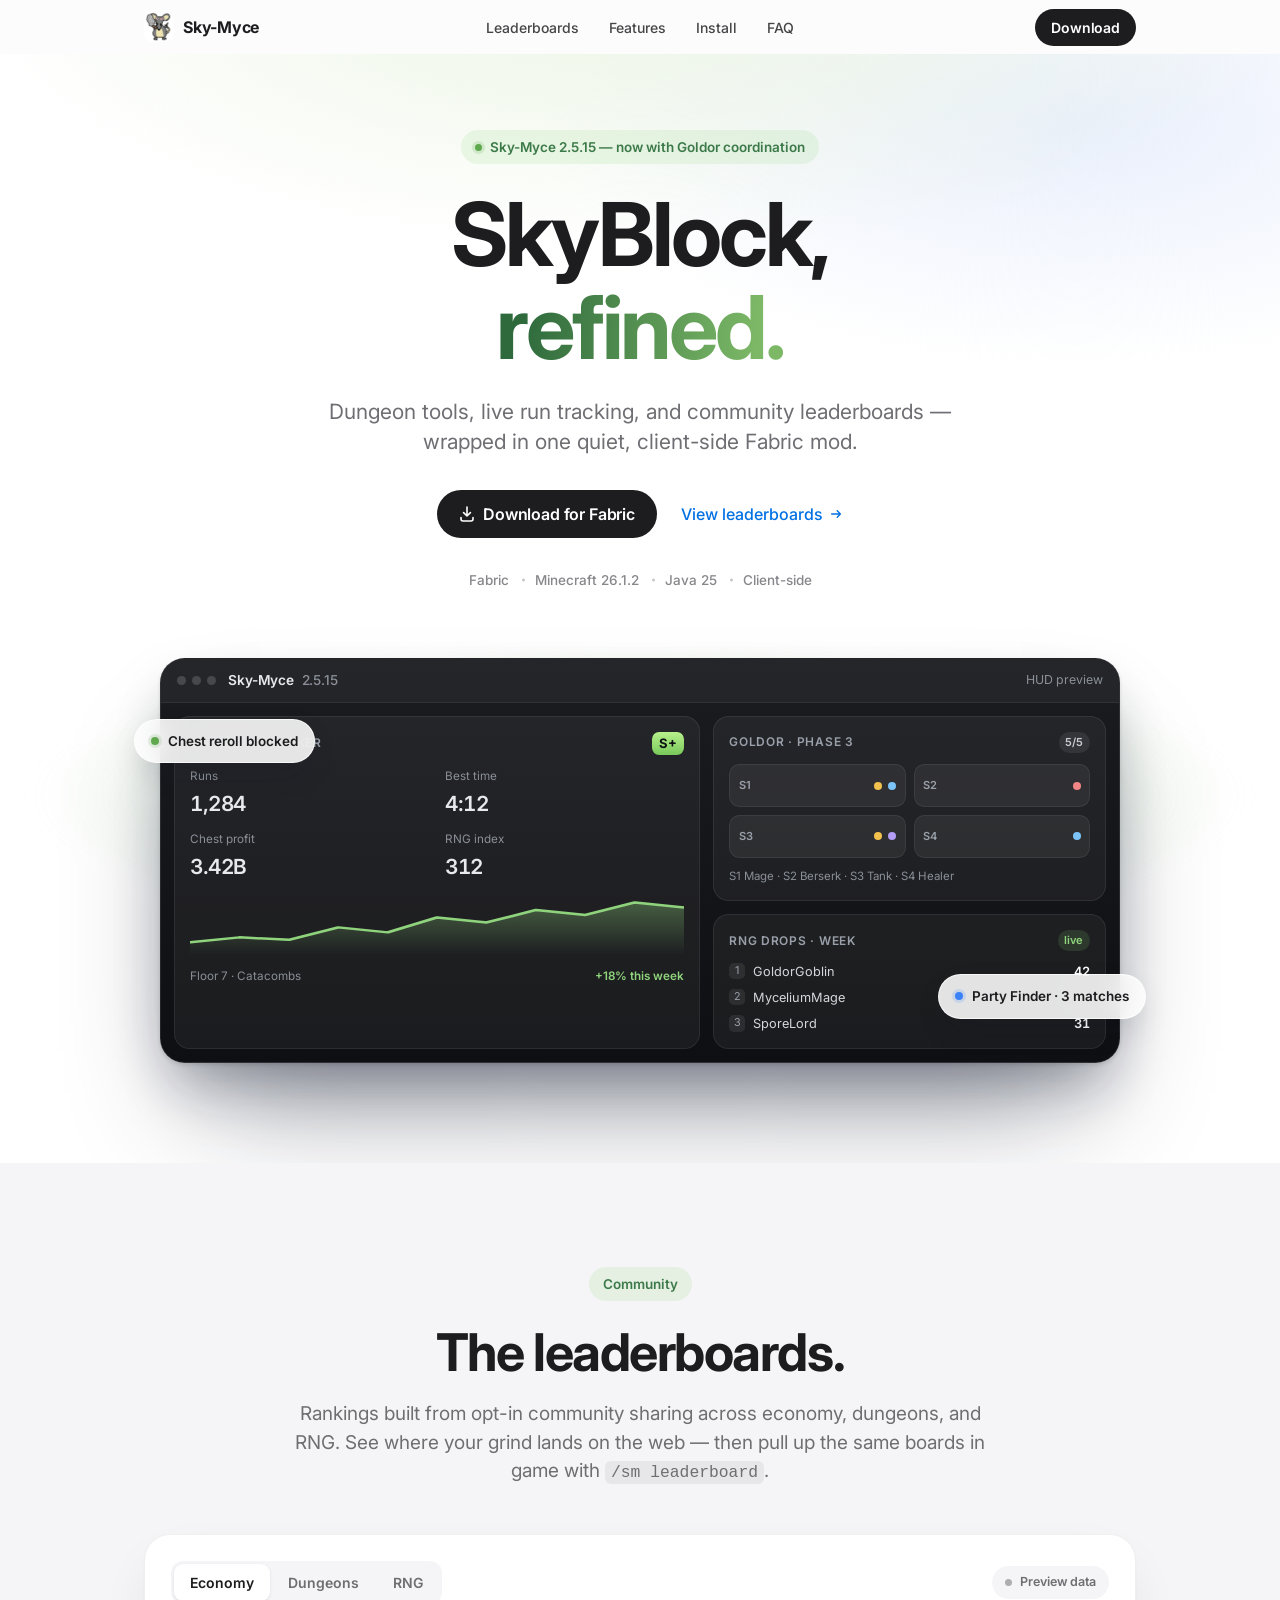
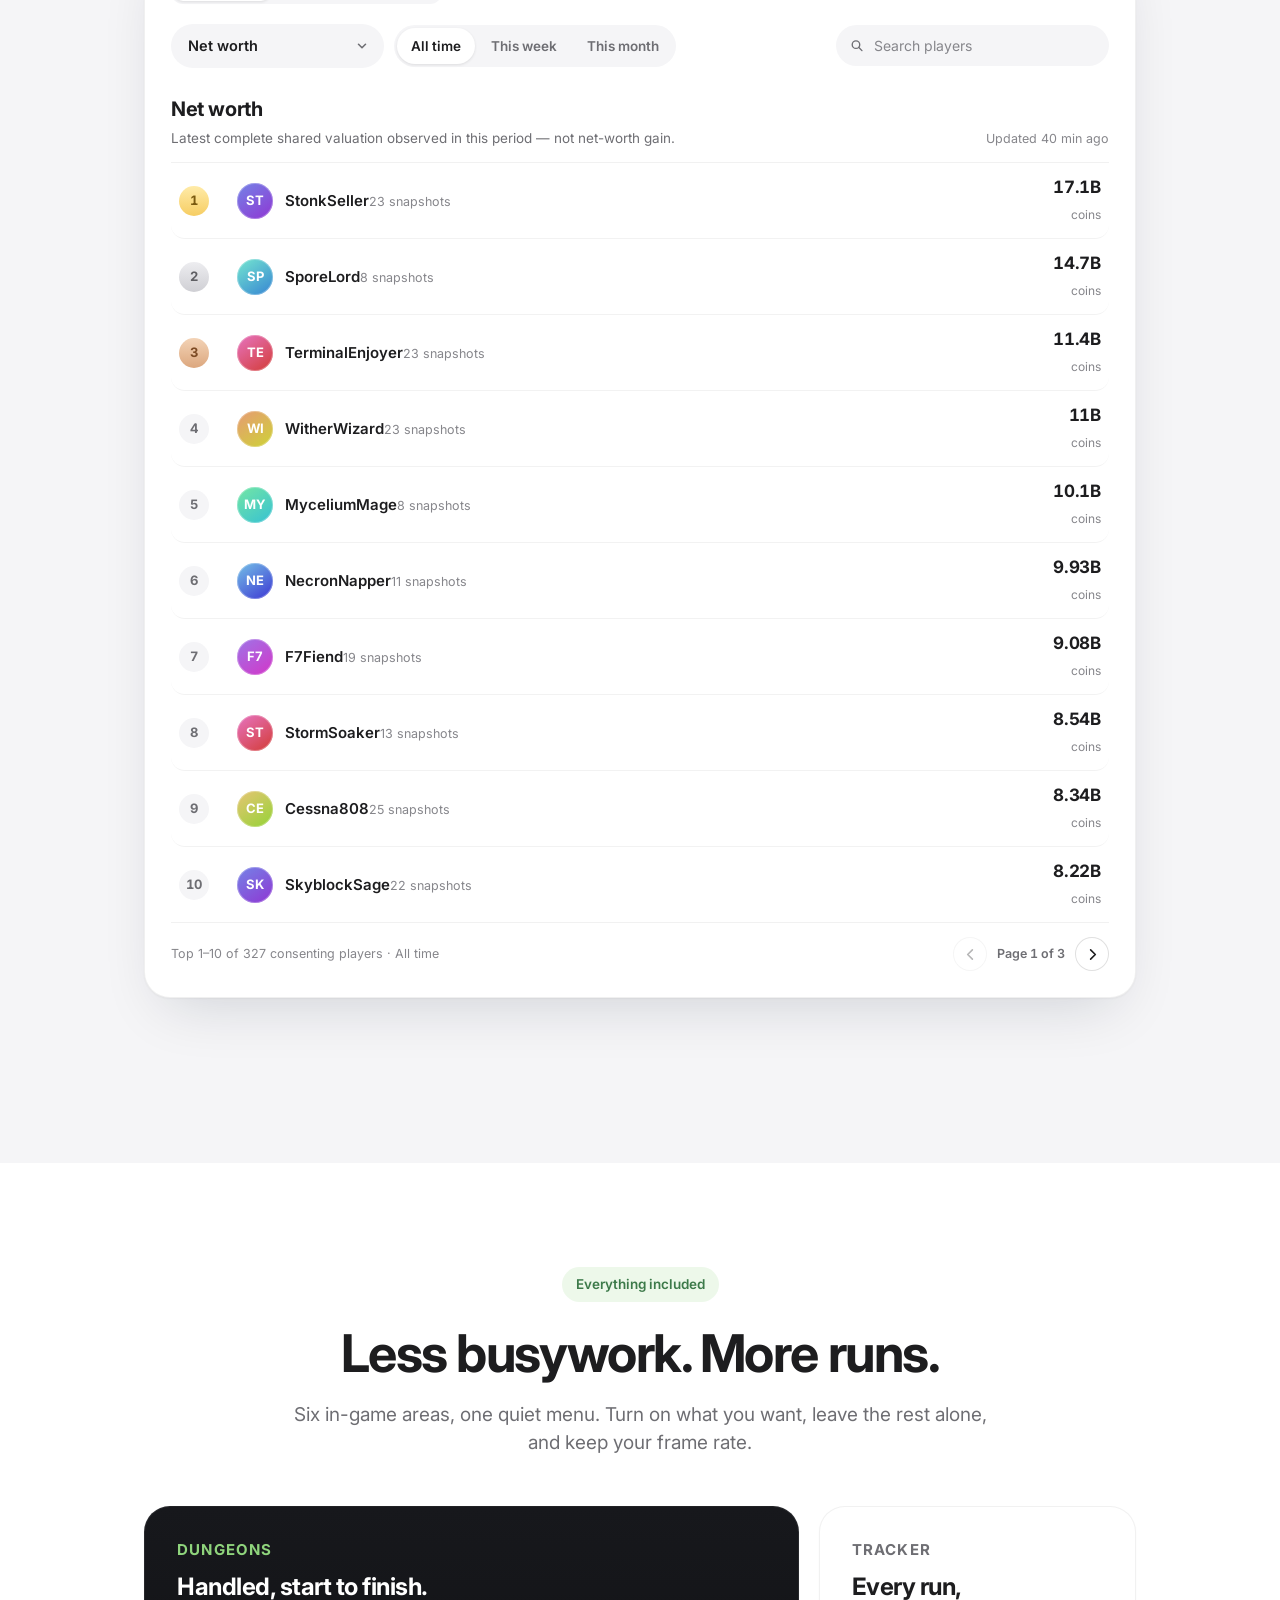
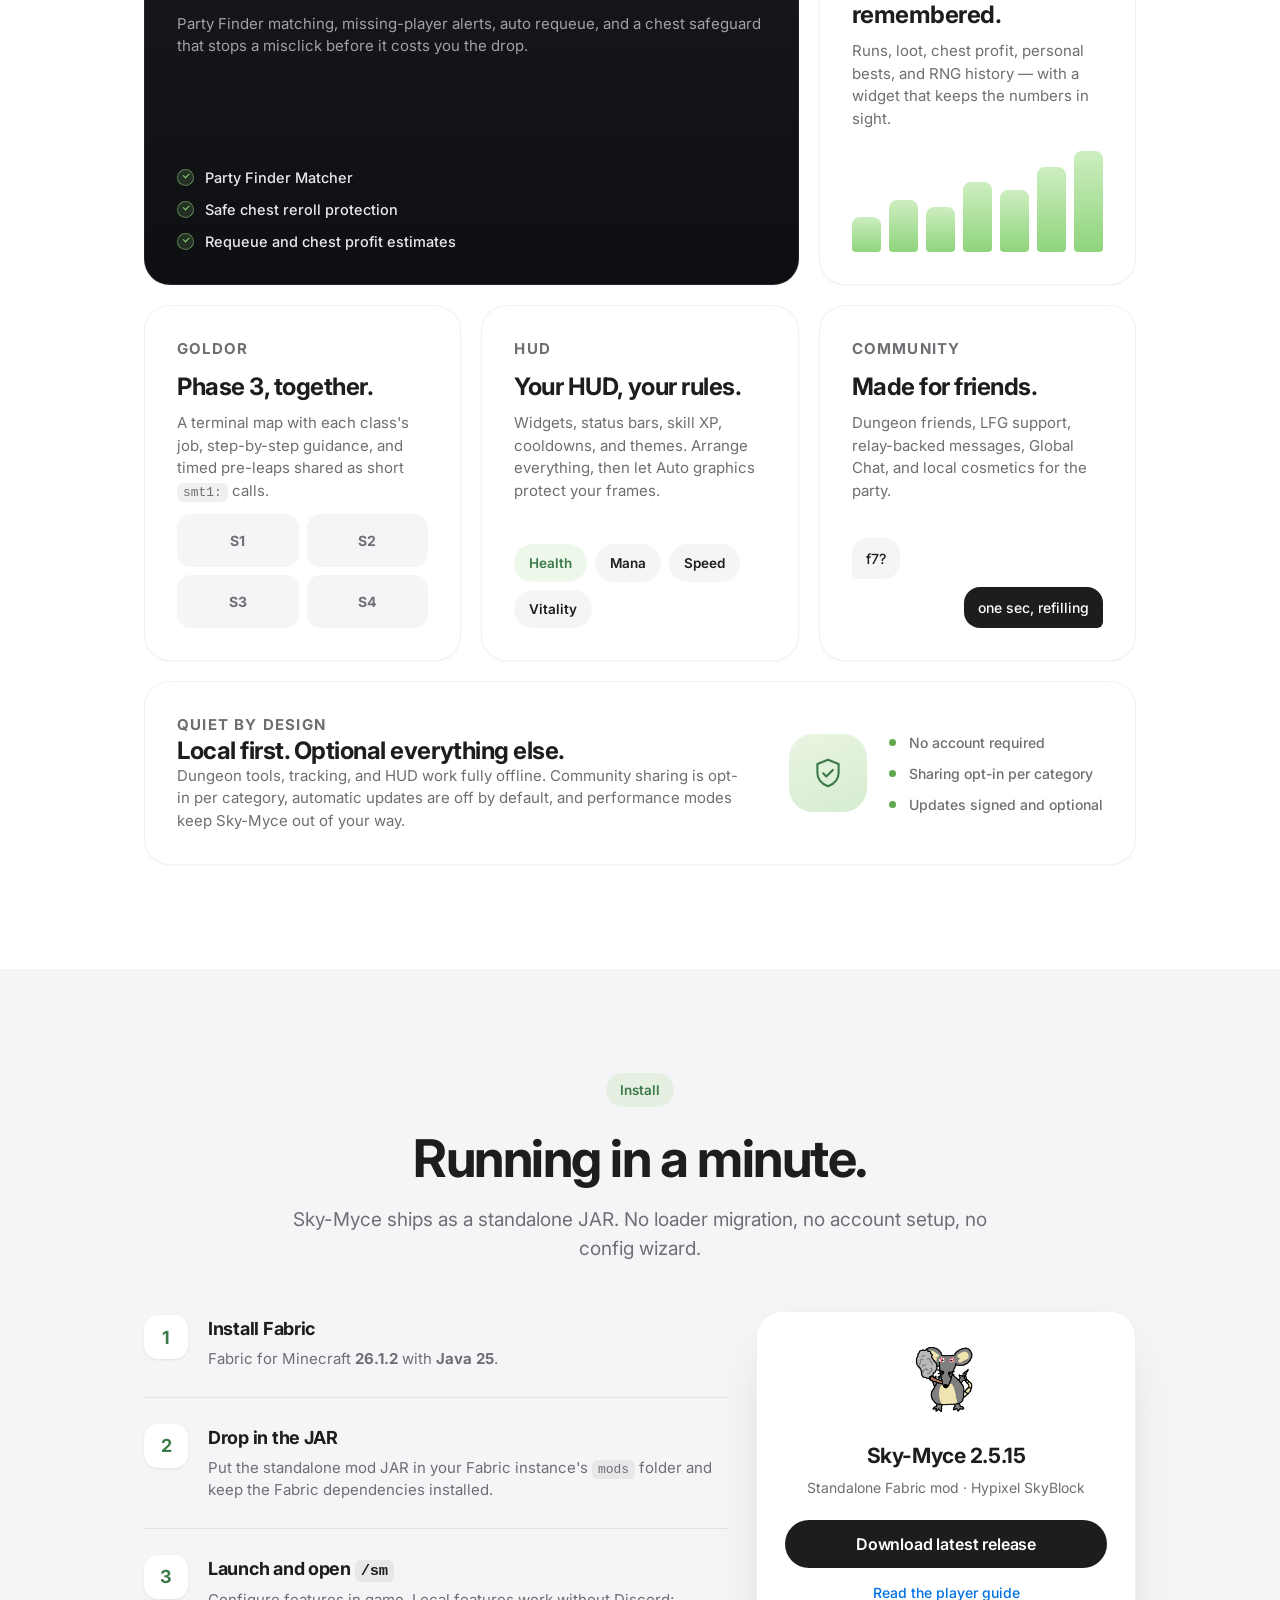
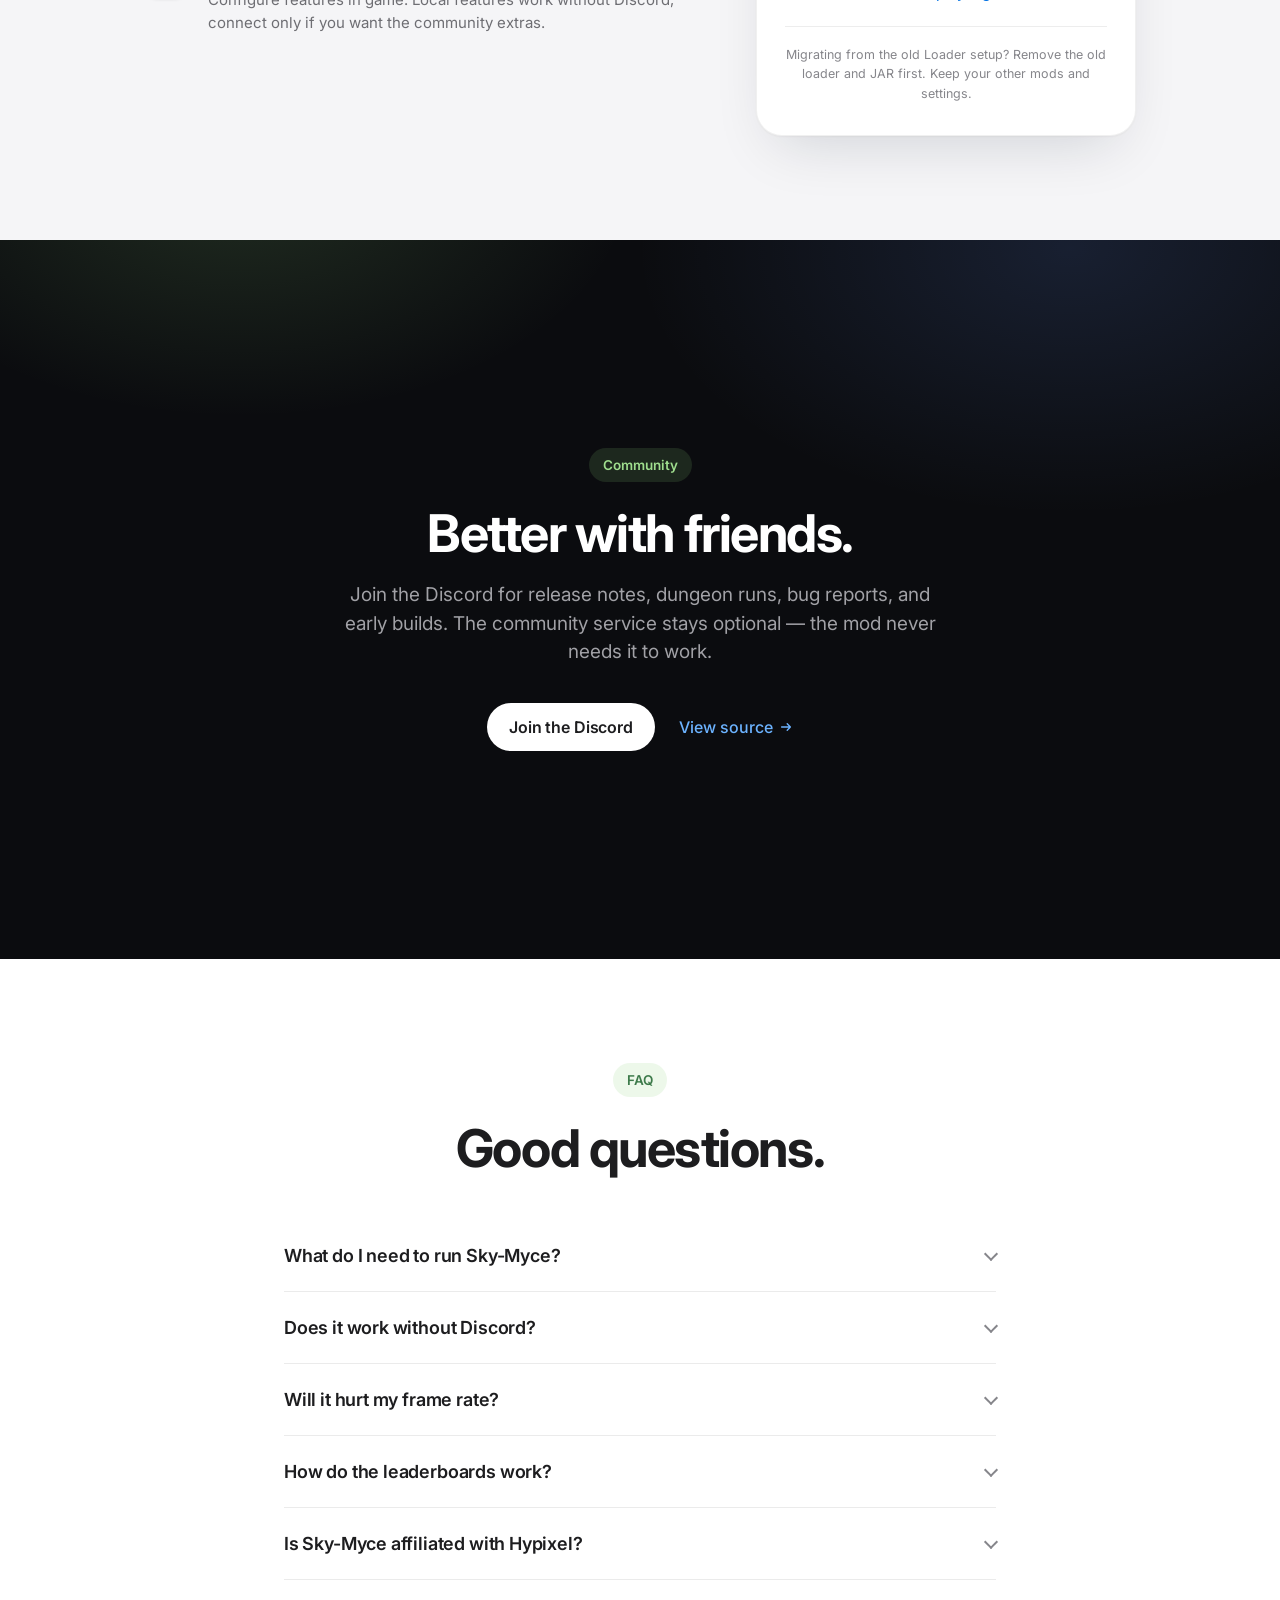
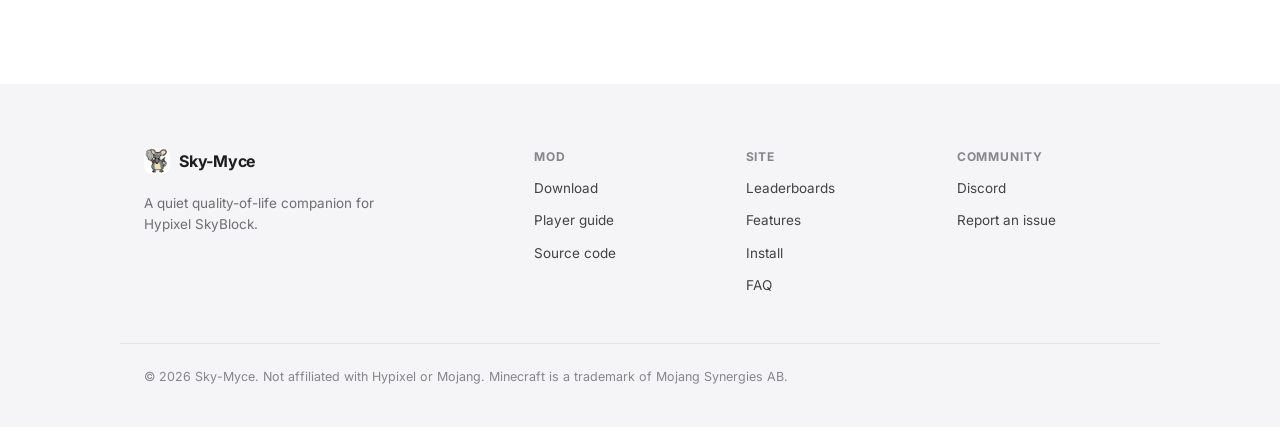
==== index.html @ 8307704e "Add Sky-Myce site: Apple-style landing page with leaderboards - Hero + product stage previewing the " ====
<!doctype html>
<html lang="en">
<head>
<meta charset="utf-8">
<meta name="viewport" content="width=device-width, initial-scale=1">
<meta name="color-scheme" content="light">
<title>Sky-Myce — Hypixel SkyBlock, refined.</title>
<meta name="description" content="Sky-Myce is a lightweight client-side Fabric mod for Hypixel SkyBlock: dungeon tools, run tracking, HUD widgets, Goldor coordination, and opt-in community leaderboards.">
<meta name="theme-color" content="#f5f5f7">
<meta property="og:type" content="website">
<meta property="og:title" content="Sky-Myce — Hypixel SkyBlock, refined.">
<meta property="og:description" content="Dungeon tools, live run tracking, and community leaderboards in one quiet Fabric mod.">
<meta property="og:image" content="assets/og.png">
<meta name="twitter:card" content="summary_large_image">
<meta name="twitter:title" content="Sky-Myce — Hypixel SkyBlock, refined.">
<meta name="twitter:description" content="Dungeon tools, live run tracking, and community leaderboards in one quiet Fabric mod.">
<meta name="twitter:image" content="assets/og.png">
<script>document.documentElement.classList.add('js');</script>
<link rel="icon" type="image/png" href="assets/icon.png">
<link rel="apple-touch-icon" href="assets/icon.png">
<link rel="preconnect" href="https://fonts.googleapis.com">
<link rel="preconnect" href="https://fonts.gstatic.com" crossorigin>
<link href="https://fonts.googleapis.com/css2?family=Inter:wght@400;500;600;700;800&display=swap" rel="stylesheet">
<link rel="stylesheet" href="styles.css">
<script defer src="app.js"></script>
</head>
<body>
<a class="skip-link" href="#main">Skip to content</a>

<header class="site-header" id="site-header">
  <nav class="nav wrap" aria-label="Primary">
    <a class="brand" href="#top" aria-label="Sky-Myce home">
      <img src="assets/icon.png" alt="" width="30" height="30">
      <span>Sky-Myce</span>
    </a>
    <div class="nav-links" id="nav-links">
      <a href="#leaderboards">Leaderboards</a>
      <a href="#features">Features</a>
      <a href="#install">Install</a>
      <a href="#faq">FAQ</a>
    </div>
    <div class="nav-actions">
      <a class="button button-dark button-small" href="https://github.com/cessna80808-star/Sky-Myce/releases/latest">Download</a>
      <button class="nav-toggle" id="nav-toggle" aria-expanded="false" aria-controls="mobile-menu" aria-label="Open menu">
        <span></span><span></span>
      </button>
    </div>
  </nav>
  <div class="mobile-menu" id="mobile-menu" hidden>
    <a href="#leaderboards">Leaderboards</a>
    <a href="#features">Features</a>
    <a href="#install">Install</a>
    <a href="#faq">FAQ</a>
    <a href="https://github.com/cessna80808-star/Sky-Myce/releases/latest">Download for Fabric</a>
  </div>
</header>

<main id="main">
  <span id="top"></span>

  <!-- ============================ Hero ============================ -->
  <section class="hero">
    <div class="wrap hero-copy">
      <p class="eyebrow" data-reveal>
        <span class="eyebrow-dot"></span>
        Sky-Myce 2.5.15 — now with Goldor coordination
      </p>
      <h1 data-reveal>SkyBlock,<br><span class="accent">refined.</span></h1>
      <p class="lede" data-reveal>Dungeon tools, live run tracking, and community leaderboards — wrapped in one quiet, client-side Fabric mod.</p>
      <div class="hero-actions" data-reveal>
        <a class="button button-dark" href="https://github.com/cessna80808-star/Sky-Myce/releases/latest">
          <svg viewBox="0 0 16 16" width="16" height="16" aria-hidden="true"><path d="M8 1v9m0 0L4.6 6.6M8 10l3.4-3.4M2 11.5V13a2 2 0 0 0 2 2h8a2 2 0 0 0 2-2v-1.5" fill="none" stroke="currentColor" stroke-width="1.6" stroke-linecap="round" stroke-linejoin="round"/></svg>
          Download for Fabric
        </a>
        <a class="link-arrow" href="#leaderboards">View leaderboards
          <svg viewBox="0 0 16 16" width="14" height="14" aria-hidden="true"><path d="M3 8h10m0 0L9.4 4.4M13 8l-3.6 3.6" fill="none" stroke="currentColor" stroke-width="1.6" stroke-linecap="round" stroke-linejoin="round"/></svg>
        </a>
      </div>
      <ul class="hero-meta" data-reveal>
        <li>Fabric</li>
        <li>Minecraft 26.1.2</li>
        <li>Java 25</li>
        <li>Client-side</li>
      </ul>
    </div>

    <div class="wrap">
      <div class="stage" data-reveal>
        <div class="stage-halo" aria-hidden="true"></div>
        <div class="app-window" aria-hidden="true">
          <div class="window-bar">
            <span class="window-dots"><i></i><i></i><i></i></span>
            <span class="window-title">Sky-Myce <em>2.5.15</em></span>
            <span class="window-tag">HUD preview</span>
          </div>
          <div class="window-body">
            <div class="hud hud-tracker">
              <div class="hud-head">
                <span class="hud-label">Dungeon Tracker</span>
                <span class="hud-score">S+</span>
              </div>
              <div class="hud-stats">
                <div><span>Runs</span><strong>1,284</strong></div>
                <div><span>Best time</span><strong>4:12</strong></div>
                <div><span>Chest profit</span><strong>3.42B</strong></div>
                <div><span>RNG index</span><strong>312</strong></div>
              </div>
              <svg class="hud-spark" viewBox="0 0 220 48" preserveAspectRatio="none" aria-hidden="true">
                <defs>
                  <linearGradient id="sparkFill" x1="0" y1="0" x2="0" y2="1">
                    <stop offset="0%" stop-color="#8fd47c" stop-opacity=".35"/>
                    <stop offset="100%" stop-color="#8fd47c" stop-opacity="0"/>
                  </linearGradient>
                </defs>
                <path class="spark-area" d="M0 38 L22 34 L44 36 L66 26 L88 30 L110 18 L132 22 L154 12 L176 16 L198 6 L220 10 L220 48 L0 48 Z" fill="url(#sparkFill)"/>
                <path class="spark-line" d="M0 38 L22 34 L44 36 L66 26 L88 30 L110 18 L132 22 L154 12 L176 16 L198 6 L220 10"/>
              </svg>
              <div class="hud-foot"><span>Floor 7 · Catacombs</span><span class="hud-up">+18% this week</span></div>
            </div>

            <div class="hud-side">
              <div class="hud hud-goldor">
                <div class="hud-head">
                  <span class="hud-label">Goldor · Phase 3</span>
                  <span class="hud-pill">5/5</span>
                </div>
                <div class="terminals">
                  <div class="terminal"><span class="term-label">S1</span><i class="t-dot dot-a"></i><i class="t-dot dot-b"></i></div>
                  <div class="terminal"><span class="term-label">S2</span><i class="t-dot dot-c"></i></div>
                  <div class="terminal"><span class="term-label">S3</span><i class="t-dot dot-a"></i><i class="t-dot dot-d"></i></div>
                  <div class="terminal"><span class="term-label">S4</span><i class="t-dot dot-b"></i></div>
                </div>
                <p class="hud-callout">S1 Mage · S2 Berserk · S3 Tank · S4 Healer</p>
              </div>
              <div class="hud hud-board">
                <div class="hud-head">
                  <span class="hud-label">RNG Drops · Week</span>
                  <span class="hud-pill pill-live">live</span>
                </div>
                <ol>
                  <li><span>1</span>GoldorGoblin<b>42</b></li>
                  <li><span>2</span>MyceliumMage<b>37</b></li>
                  <li><span>3</span>SporeLord<b>31</b></li>
                </ol>
              </div>
            </div>
          </div>
        </div>
        <div class="stage-chip chip-left"><span class="chip-dot"></span>Chest reroll blocked</div>
        <div class="stage-chip chip-right"><span class="chip-dot chip-dot-blue"></span>Party Finder · 3 matches</div>
      </div>
    </div>
  </section>

  <!-- ========================= Leaderboards ========================= -->
  <section class="section section-alt" id="leaderboards">
    <div class="wrap">
      <div class="section-head" data-reveal>
        <p class="eyebrow">Community</p>
        <h2>The leaderboards.</h2>
        <p class="section-lede">Rankings built from opt-in community sharing across economy, dungeons, and RNG. See where your grind lands on the web — then pull up the same boards in game with <code>/sm leaderboard</code>.</p>
      </div>

      <div class="board-card" data-reveal>
        <div class="board-top">
          <div class="board-categories" role="tablist" aria-label="Leaderboard category">
            <button class="cat is-active" role="tab" aria-selected="true" data-category="economy">Economy</button>
            <button class="cat" role="tab" aria-selected="false" tabindex="-1" data-category="dungeons">Dungeons</button>
            <button class="cat" role="tab" aria-selected="false" tabindex="-1" data-category="rng">RNG</button>
          </div>
          <span class="board-source" id="board-source" data-state="preview" title="Illustrative sample data. Point the site at a live leaderboard endpoint to show real rankings.">
            <span class="source-dot"></span><span id="board-source-label">Preview data</span>
          </span>
        </div>

        <div class="board-controls">
          <label class="select-field">
            <span class="sr-only">Leaderboard metric</span>
            <select id="metric-select"></select>
            <svg class="chevron" viewBox="0 0 16 16" width="14" height="14" aria-hidden="true"><path d="M4 6l4 4 4-4" fill="none" stroke="currentColor" stroke-width="1.8" stroke-linecap="round" stroke-linejoin="round"/></svg>
          </label>

          <div class="segmented" id="period-control" role="group" aria-label="Time period">
            <button class="is-active" data-period="all-time" aria-pressed="true">All time</button>
            <button data-period="weekly" aria-pressed="false">This week</button>
            <button data-period="monthly" aria-pressed="false">This month</button>
          </div>

          <label class="search-field">
            <svg viewBox="0 0 16 16" width="15" height="15" aria-hidden="true"><circle cx="7" cy="7" r="4.4" fill="none" stroke="currentColor" stroke-width="1.6"/><path d="M10.4 10.4L14 14" fill="none" stroke="currentColor" stroke-width="1.6" stroke-linecap="round"/></svg>
            <span class="sr-only">Search players</span>
            <input id="search-input" type="search" placeholder="Search players" autocomplete="off" spellcheck="false">
          </label>
        </div>

        <div class="board-meta">
          <div class="board-meta-copy">
            <h3 id="metric-title">Net worth</h3>
            <p id="metric-desc">Latest complete shared valuation observed in this period — not net-worth gain.</p>
          </div>
          <p class="board-updated" id="board-updated">Updated just now</p>
        </div>

        <ol class="board-list" id="board-list" aria-live="polite"></ol>

        <div class="board-foot">
          <p id="board-range">Top players</p>
          <div class="pager">
            <button class="pager-btn" id="page-prev" aria-label="Previous page" disabled>
              <svg viewBox="0 0 16 16" width="15" height="15" aria-hidden="true"><path d="M10 3L5 8l5 5" fill="none" stroke="currentColor" stroke-width="1.7" stroke-linecap="round" stroke-linejoin="round"/></svg>
            </button>
            <span id="page-label">Page 1</span>
            <button class="pager-btn" id="page-next" aria-label="Next page">
              <svg viewBox="0 0 16 16" width="15" height="15" aria-hidden="true"><path d="M6 3l5 5-5 5" fill="none" stroke="currentColor" stroke-width="1.7" stroke-linecap="round" stroke-linejoin="round"/></svg>
            </button>
          </div>
        </div>
      </div>

      <p class="board-note" data-reveal>Rankings are opt-in. Players choose which categories they share, anonymous names stay anonymous, and community reports remain unverified. Open <code>/sm leaderboard</code> in game for the same boards.</p>
    </div>
  </section>

  <!-- ========================== Features ========================== -->
  <section class="section" id="features">
    <div class="wrap">
      <div class="section-head" data-reveal>
        <p class="eyebrow">Everything included</p>
        <h2>Less busywork. More runs.</h2>
        <p class="section-lede">Six in-game areas, one quiet menu. Turn on what you want, leave the rest alone, and keep your frame rate.</p>
      </div>

      <div class="bento">
        <article class="card card-dark card-span-4" data-reveal>
          <p class="card-eyebrow">Dungeons</p>
          <h3>Handled, start to finish.</h3>
          <p>Party Finder matching, missing-player alerts, auto requeue, and a chest safeguard that stops a misclick before it costs you the drop.</p>
          <ul class="check-list">
            <li>Party Finder Matcher</li>
            <li>Safe chest reroll protection</li>
            <li>Requeue and chest profit estimates</li>
          </ul>
        </article>

        <article class="card card-span-2" data-reveal>
          <p class="card-eyebrow">Tracker</p>
          <h3>Every run, remembered.</h3>
          <p>Runs, loot, chest profit, personal bests, and RNG history — with a widget that keeps the numbers in sight.</p>
          <div class="viz-bars" aria-hidden="true">
            <i style="--h:32%"></i><i style="--h:48%"></i><i style="--h:41%"></i><i style="--h:64%"></i><i style="--h:57%"></i><i style="--h:78%"></i><i style="--h:92%"></i>
          </div>
        </article>

        <article class="card card-span-2" data-reveal>
          <p class="card-eyebrow">Goldor</p>
          <h3>Phase 3, together.</h3>
          <p>A terminal map with each class's job, step-by-step guidance, and timed pre-leaps shared as short <code>smt1:</code> calls.</p>
          <div class="viz-terminals" aria-hidden="true">
            <span>S1</span><span>S2</span><span>S3</span><span>S4</span>
          </div>
        </article>

        <article class="card card-span-2" data-reveal>
          <p class="card-eyebrow">HUD</p>
          <h3>Your HUD, your rules.</h3>
          <p>Widgets, status bars, skill XP, cooldowns, and themes. Arrange everything, then let Auto graphics protect your frames.</p>
          <div class="viz-chips" aria-hidden="true">
            <span>Health</span><span>Mana</span><span>Speed</span><span>Vitality</span>
          </div>
        </article>

        <article class="card card-span-2" data-reveal>
          <p class="card-eyebrow">Community</p>
          <h3>Made for friends.</h3>
          <p>Dungeon friends, LFG support, relay-backed messages, Global Chat, and local cosmetics for the party.</p>
          <div class="viz-chat" aria-hidden="true">
            <span class="bubble bubble-them">f7?</span>
            <span class="bubble bubble-me">one sec, refilling</span>
          </div>
        </article>

        <article class="card card-span-6 card-split" data-reveal>
          <div>
            <p class="card-eyebrow">Quiet by design</p>
            <h3>Local first. Optional everything else.</h3>
            <p>Dungeon tools, tracking, and HUD work fully offline. Community sharing is opt-in per category, automatic updates are off by default, and performance modes keep Sky-Myce out of your way.</p>
          </div>
          <div class="split-visual" aria-hidden="true">
            <div class="shield">
              <svg viewBox="0 0 24 24" width="34" height="34"><path d="M12 2.6l7.5 3v6.1c0 4.6-3.1 8.1-7.5 9.7-4.4-1.6-7.5-5.1-7.5-9.7V5.6l7.5-3z" fill="none" stroke="currentColor" stroke-width="1.5" stroke-linejoin="round"/><path d="M8.6 12.2l2.2 2.2 4.6-4.6" fill="none" stroke="currentColor" stroke-width="1.5" stroke-linecap="round" stroke-linejoin="round"/></svg>
            </div>
            <div class="privacy-rows">
              <span>No account required</span>
              <span>Sharing opt-in per category</span>
              <span>Updates signed and optional</span>
            </div>
          </div>
        </article>
      </div>
    </div>
  </section>

  <!-- =========================== Install =========================== -->
  <section class="section section-alt" id="install">
    <div class="wrap">
      <div class="section-head" data-reveal>
        <p class="eyebrow">Install</p>
        <h2>Running in a minute.</h2>
        <p class="section-lede">Sky-Myce ships as a standalone JAR. No loader migration, no account setup, no config wizard.</p>
      </div>

      <div class="install-grid">
        <ol class="steps" data-reveal>
          <li>
            <span class="step-num">1</span>
            <div>
              <h3>Install Fabric</h3>
              <p>Fabric for Minecraft <strong>26.1.2</strong> with <strong>Java 25</strong>.</p>
            </div>
          </li>
          <li>
            <span class="step-num">2</span>
            <div>
              <h3>Drop in the JAR</h3>
              <p>Put the standalone mod JAR in your Fabric instance's <code>mods</code> folder and keep the Fabric dependencies installed.</p>
            </div>
          </li>
          <li>
            <span class="step-num">3</span>
            <div>
              <h3>Launch and open <code>/sm</code></h3>
              <p>Configure features in game. Local features work without Discord; connect only if you want the community extras.</p>
            </div>
          </li>
        </ol>

        <aside class="install-card" data-reveal>
          <img src="assets/icon.png" alt="Sky-Myce mod icon" width="72" height="72">
          <h3>Sky-Myce 2.5.15</h3>
          <p>Standalone Fabric mod · Hypixel SkyBlock</p>
          <a class="button button-dark button-full" href="https://github.com/cessna80808-star/Sky-Myce/releases/latest">Download latest release</a>
          <a class="link-plain" href="https://github.com/cessna80808-star/Sky-Myce/blob/main/MANUAL.md">Read the player guide</a>
          <p class="fineprint">Migrating from the old Loader setup? Remove the old loader and JAR first. Keep your other mods and settings.</p>
        </aside>
      </div>
    </div>
  </section>

  <!-- ========================== Community ========================== -->
  <section class="section section-dark" id="community">
    <div class="wrap community-inner" data-reveal>
      <p class="eyebrow eyebrow-light">Community</p>
      <h2>Better with friends.</h2>
      <p class="section-lede lede-light">Join the Discord for release notes, dungeon runs, bug reports, and early builds. The community service stays optional — the mod never needs it to work.</p>
      <div class="hero-actions hero-actions-center">
        <a class="button button-light" href="https://discord.gg/9TBBCBNtSZ">Join the Discord</a>
        <a class="link-arrow link-arrow-light" href="https://github.com/cessna80808-star/Sky-Myce">View source
          <svg viewBox="0 0 16 16" width="14" height="14" aria-hidden="true"><path d="M3 8h10m0 0L9.4 4.4M13 8l-3.6 3.6" fill="none" stroke="currentColor" stroke-width="1.6" stroke-linecap="round" stroke-linejoin="round"/></svg>
        </a>
      </div>
    </div>
  </section>

  <!-- ============================= FAQ ============================= -->
  <section class="section" id="faq">
    <div class="wrap wrap-narrow">
      <div class="section-head" data-reveal>
        <p class="eyebrow">FAQ</p>
        <h2>Good questions.</h2>
      </div>

      <div class="faq" data-reveal>
        <details>
          <summary>What do I need to run Sky-Myce?</summary>
          <p>Fabric for Minecraft 26.1.2, Java 25, and the standalone mod JAR from the latest release. Local features need nothing else.</p>
        </details>
        <details>
          <summary>Does it work without Discord?</summary>
          <p>Yes. Dungeon tools, tracking, HUD widgets, and quality-of-life features are local and offline-friendly. Discord only unlocks optional community features like Global Chat, shared rankings, and cosmetics sharing — and you can opt out per category.</p>
        </details>
        <details>
          <summary>Will it hurt my frame rate?</summary>
          <p>Sky-Myce measures its own impact. Graphics Auto lowers its menu effects while your frame rate is under target, then restores them when frames recover. HUD information, dungeon tracking, routing, and the Crush Camera are never reduced.</p>
        </details>
        <details>
          <summary>How do the leaderboards work?</summary>
          <p>Open <code>/sm leaderboard</code> in game. Boards cover economy, dungeons, and RNG across all-time, weekly, and monthly periods. Only opt-in players appear, sharing categories can be disabled independently, and anonymous names stay anonymous.</p>
        </details>
        <details>
          <summary>Is Sky-Myce affiliated with Hypixel?</summary>
          <p>No. Sky-Myce is an independent client-side mod and is not affiliated with Hypixel or Mojang.</p>
        </details>
      </div>
    </div>
  </section>
</main>

<footer class="footer">
  <div class="wrap footer-grid">
    <div class="footer-brand">
      <a class="brand" href="#top">
        <img src="assets/icon.png" alt="" width="26" height="26">
        <span>Sky-Myce</span>
      </a>
      <p>A quiet quality-of-life companion for Hypixel SkyBlock.</p>
    </div>
    <nav class="footer-col" aria-label="Mod">
      <h3>Mod</h3>
      <a href="https://github.com/cessna80808-star/Sky-Myce/releases/latest">Download</a>
      <a href="https://github.com/cessna80808-star/Sky-Myce/blob/main/MANUAL.md">Player guide</a>
      <a href="https://github.com/cessna80808-star/Sky-Myce">Source code</a>
    </nav>
    <nav class="footer-col" aria-label="Site">
      <h3>Site</h3>
      <a href="#leaderboards">Leaderboards</a>
      <a href="#features">Features</a>
      <a href="#install">Install</a>
      <a href="#faq">FAQ</a>
    </nav>
    <nav class="footer-col" aria-label="Community">
      <h3>Community</h3>
      <a href="https://discord.gg/9TBBCBNtSZ">Discord</a>
      <a href="https://github.com/cessna80808-star/Sky-Myce/issues">Report an issue</a>
    </nav>
  </div>
  <div class="wrap footer-legal">
    <p>© 2026 Sky-Myce. Not affiliated with Hypixel or Mojang. Minecraft is a trademark of Mojang Synergies AB.</p>
  </div>
</footer>
</body>
</html>
---- styles.css ----
/* ==========================================================================
   Sky-Myce — site styles
   ========================================================================== */

:root {
  --bg: #ffffff;
  --bg-alt: #f5f5f7;
  --ink: #1d1d1f;
  --muted: #6e6e73;
  --muted-2: #86868b;
  --hairline: rgba(0, 0, 0, 0.08);
  --blue: #0071e3;
  --green: #3d7a4a;
  --green-bright: #5fa84d;
  --green-soft: rgba(143, 212, 124, 0.16);
  --dark: #0b0c0f;
  --radius-xl: 26px;
  --radius-lg: 20px;
  --shadow-card: 0 1px 2px rgba(0, 0, 0, 0.04), 0 24px 60px -20px rgba(15, 23, 42, 0.16);
  --font: "Inter", -apple-system, BlinkMacSystemFont, "SF Pro Display", "SF Pro Text", "Segoe UI", Roboto, "Helvetica Neue", Arial, sans-serif;
  --mono: ui-monospace, SFMono-Regular, "SF Mono", Menlo, Consolas, "Liberation Mono", monospace;
  --ease: cubic-bezier(0.22, 1, 0.36, 1);
}

*,
*::before,
*::after {
  box-sizing: border-box;
}

html {
  scroll-behavior: smooth;
  -webkit-text-size-adjust: 100%;
}

body {
  margin: 0;
  font-family: var(--font);
  font-size: 17px;
  line-height: 1.5;
  color: var(--ink);
  background: var(--bg);
  -webkit-font-smoothing: antialiased;
  text-rendering: optimizeLegibility;
}

img {
  max-width: 100%;
  height: auto;
}

a {
  color: inherit;
  text-decoration: none;
}

button {
  font: inherit;
  color: inherit;
  background: none;
  border: 0;
  cursor: pointer;
}

h1,
h2,
h3,
p {
  margin: 0;
}

code {
  font-family: var(--mono);
  font-size: 0.86em;
  background: rgba(0, 0, 0, 0.06);
  padding: 2px 6px;
  border-radius: 6px;
}

:focus-visible {
  outline: 2px solid var(--blue);
  outline-offset: 3px;
  border-radius: 4px;
}

.sr-only {
  position: absolute;
  width: 1px;
  height: 1px;
  padding: 0;
  margin: -1px;
  overflow: hidden;
  clip: rect(0 0 0 0);
  white-space: nowrap;
  border: 0;
}

.skip-link {
  position: absolute;
  top: -60px;
  left: 16px;
  z-index: 100;
  padding: 10px 16px;
  border-radius: 999px;
  background: var(--ink);
  color: #fff;
  font-size: 14px;
  font-weight: 600;
  transition: top 0.2s;
}

.skip-link:focus {
  top: 12px;
}

.wrap {
  width: 100%;
  max-width: 1040px;
  margin: 0 auto;
  padding: 0 24px;
}

.wrap-narrow {
  max-width: 760px;
}

/* ==========================================================================
   Buttons & links
   ========================================================================== */

.button {
  display: inline-flex;
  align-items: center;
  justify-content: center;
  gap: 8px;
  border-radius: 980px;
  padding: 12px 22px;
  font-size: 16px;
  font-weight: 600;
  letter-spacing: -0.01em;
  white-space: nowrap;
  transition: background-color 0.2s, transform 0.2s var(--ease), box-shadow 0.2s;
}

.button:hover {
  transform: scale(1.02);
}

.button:active {
  transform: scale(0.99);
}

.button-dark {
  background: var(--ink);
  color: #fff;
}

.button-dark:hover {
  background: #000;
}

.button-light {
  background: #fff;
  color: var(--ink);
}

.button-light:hover {
  background: #f0f0f2;
}

.button-small {
  padding: 8px 16px;
  font-size: 14px;
}

.button-full {
  width: 100%;
}

.link-arrow {
  display: inline-flex;
  align-items: center;
  gap: 6px;
  color: var(--blue);
  font-size: 16px;
  font-weight: 500;
}

.link-arrow:hover {
  text-decoration: underline;
}

.link-arrow-light {
  color: #6cb3ff;
}

.link-plain {
  color: var(--blue);
  font-size: 14px;
  font-weight: 500;
}

.link-plain:hover {
  text-decoration: underline;
}

.eyebrow {
  display: inline-flex;
  align-items: center;
  gap: 8px;
  margin-bottom: 24px;
  padding: 7px 14px;
  border-radius: 999px;
  background: var(--green-soft);
  color: var(--green);
  font-size: 13.5px;
  font-weight: 600;
}

.eyebrow-light {
  background: rgba(143, 212, 124, 0.14);
  color: #9fdd8e;
}

.eyebrow-dot {
  width: 7px;
  height: 7px;
  border-radius: 50%;
  background: var(--green-bright);
  box-shadow: 0 0 0 3px rgba(95, 168, 77, 0.18);
}

/* ==========================================================================
   Header
   ========================================================================== */

.site-header {
  position: sticky;
  top: 0;
  z-index: 60;
  background: rgba(251, 251, 253, 0.78);
  -webkit-backdrop-filter: saturate(180%) blur(20px);
  backdrop-filter: saturate(180%) blur(20px);
  transition: box-shadow 0.25s;
}

.site-header.is-scrolled {
  box-shadow: 0 1px 0 rgba(0, 0, 0, 0.08), 0 8px 24px -12px rgba(0, 0, 0, 0.12);
}

.nav {
  position: relative;
  display: flex;
  align-items: center;
  justify-content: space-between;
  gap: 16px;
  height: 54px;
}

.brand {
  display: inline-flex;
  align-items: center;
  gap: 9px;
  font-size: 16px;
  font-weight: 700;
  letter-spacing: -0.015em;
}

.brand img {
  width: 30px;
  height: 30px;
  border-radius: 9px;
}

.nav-links {
  position: absolute;
  left: 50%;
  transform: translateX(-50%);
  display: flex;
  gap: 30px;
  font-size: 14px;
  font-weight: 500;
}

.nav-links a {
  color: rgba(29, 29, 31, 0.82);
  transition: color 0.15s;
}

.nav-links a:hover {
  color: var(--ink);
}

.nav-actions {
  display: flex;
  align-items: center;
  gap: 10px;
}

.nav-toggle {
  display: none;
  width: 36px;
  height: 36px;
  border-radius: 10px;
  position: relative;
}

.nav-toggle span {
  position: absolute;
  left: 9px;
  right: 9px;
  height: 1.8px;
  background: var(--ink);
  border-radius: 2px;
  transition: transform 0.25s var(--ease), top 0.25s var(--ease);
}

.nav-toggle span:first-child {
  top: 14px;
}

.nav-toggle span:last-child {
  top: 20px;
}

.nav-toggle[aria-expanded="true"] span:first-child {
  top: 17px;
  transform: rotate(45deg);
}

.nav-toggle[aria-expanded="true"] span:last-child {
  top: 17px;
  transform: rotate(-45deg);
}

.mobile-menu {
  position: absolute;
  top: 100%;
  left: 0;
  right: 0;
  display: grid;
  gap: 2px;
  padding: 10px 24px 20px;
  background: rgba(251, 251, 253, 0.97);
  -webkit-backdrop-filter: blur(20px);
  backdrop-filter: blur(20px);
  border-bottom: 1px solid var(--hairline);
}

.mobile-menu[hidden] {
  display: none;
}

.mobile-menu a {
  padding: 12px 4px;
  font-size: 16px;
  font-weight: 600;
  border-bottom: 1px solid rgba(0, 0, 0, 0.05);
}

.mobile-menu a:last-child {
  margin-top: 8px;
  border-bottom: 0;
  border-radius: 980px;
  background: var(--ink);
  color: #fff;
  text-align: center;
}

/* ==========================================================================
   Hero
   ========================================================================== */

.hero {
  padding: 76px 0 100px;
  overflow: hidden;
  background:
    radial-gradient(1100px 460px at 50% -8%, #eaf4e2 0%, rgba(255, 255, 255, 0) 62%),
    radial-gradient(900px 420px at 84% 6%, #e9effc 0%, rgba(255, 255, 255, 0) 58%),
    #fff;
}

.hero-copy {
  text-align: center;
}

.hero h1 {
  font-size: clamp(52px, 8.5vw, 88px);
  line-height: 1.05;
  letter-spacing: -0.035em;
  font-weight: 700;
}

.accent {
  background: linear-gradient(94deg, #2f6a3d 10%, #7cb866 90%);
  -webkit-background-clip: text;
  background-clip: text;
  color: transparent;
}

.lede {
  max-width: 640px;
  margin: 24px auto 0;
  font-size: clamp(18px, 2.2vw, 21px);
  line-height: 1.45;
  color: var(--muted);
}

.hero-actions {
  display: flex;
  flex-wrap: wrap;
  align-items: center;
  justify-content: center;
  gap: 24px;
  margin-top: 32px;
}

.hero-actions-center {
  margin-top: 36px;
}

.hero-meta {
  display: flex;
  flex-wrap: wrap;
  justify-content: center;
  gap: 26px;
  margin: 32px 0 0;
  padding: 0;
  list-style: none;
  color: var(--muted-2);
  font-size: 13.5px;
  font-weight: 500;
}

.hero-meta li {
  position: relative;
}

.hero-meta li + li::before {
  content: "";
  position: absolute;
  left: -13px;
  top: 50%;
  width: 3px;
  height: 3px;
  border-radius: 50%;
  background: #c7c7cc;
  transform: translateY(-50%);
}

/* ==========================================================================
   Product stage
   ========================================================================== */

.stage {
  position: relative;
  margin-top: 68px;
}

.stage-halo {
  position: absolute;
  inset: -4% -12% auto;
  height: 76%;
  z-index: 0;
  background: radial-gradient(closest-side, rgba(150, 205, 140, 0.4), rgba(150, 205, 140, 0));
  filter: blur(8px);
  pointer-events: none;
}

.app-window {
  position: relative;
  z-index: 1;
  width: min(100%, 960px);
  margin: 0 auto;
  border-radius: 1.9em;
  font-size: clamp(9px, 1.05vw, 13px);
  color: #e8e9ec;
  background: linear-gradient(180deg, #1b1c20 0%, #0e0f12 100%);
  border: 1px solid rgba(255, 255, 255, 0.09);
  box-shadow:
    0 2px 4px rgba(0, 0, 0, 0.12),
    0 30px 60px -12px rgba(15, 23, 42, 0.35),
    0 70px 130px -40px rgba(15, 23, 42, 0.45);
  overflow: hidden;
}

.window-bar {
  display: flex;
  align-items: center;
  gap: 0.9em;
  padding: 0.85em 1.2em;
  background: rgba(255, 255, 255, 0.045);
  border-bottom: 1px solid rgba(255, 255, 255, 0.06);
}

.window-dots {
  display: flex;
  gap: 0.45em;
}

.window-dots i {
  width: 0.72em;
  height: 0.72em;
  border-radius: 50%;
  background: rgba(255, 255, 255, 0.16);
}

.window-title {
  font-size: 1.05em;
  font-weight: 600;
  letter-spacing: -0.01em;
}

.window-title em {
  margin-left: 0.35em;
  font-style: normal;
  font-weight: 500;
  color: #8a8f98;
}

.window-tag {
  margin-left: auto;
  font-size: 0.95em;
  color: #8a8f98;
}

.window-body {
  display: grid;
  grid-template-columns: 1.34fr 1fr;
  gap: 1em;
  padding: 1em;
}

.hud {
  padding: 1.15em;
  border-radius: 1.2em;
  background: rgba(255, 255, 255, 0.05);
  border: 1px solid rgba(255, 255, 255, 0.075);
}

.hud-head {
  display: flex;
  align-items: center;
  justify-content: space-between;
  gap: 0.8em;
}

.hud-label {
  font-size: 0.92em;
  font-weight: 600;
  letter-spacing: 0.06em;
  text-transform: uppercase;
  color: #9aa0aa;
}

.hud-score {
  padding: 0.15em 0.55em;
  border-radius: 0.55em;
  font-weight: 700;
  color: #0c1113;
  background: linear-gradient(180deg, #b8f08c, #78c95a);
}

.hud-tracker {
  display: flex;
  flex-direction: column;
  gap: 1em;
}

.hud-stats {
  display: grid;
  grid-template-columns: 1fr 1fr;
  gap: 0.9em 1.2em;
}

.hud-stats div {
  display: flex;
  flex-direction: column;
  gap: 0.2em;
}

.hud-stats span {
  font-size: 0.9em;
  color: #8a8f98;
}

.hud-stats strong {
  font-size: 1.6em;
  font-weight: 600;
  letter-spacing: -0.02em;
  font-variant-numeric: tabular-nums;
}

.hud-spark {
  width: 100%;
  height: 4.6em;
}

.spark-line {
  fill: none;
  stroke: #8fd47c;
  stroke-width: 2;
  stroke-linecap: round;
  stroke-linejoin: round;
}

.hud-foot {
  display: flex;
  align-items: center;
  justify-content: space-between;
  font-size: 0.9em;
  color: #8a8f98;
}

.hud-up {
  color: #8fd47c;
  font-weight: 600;
}

.hud-side {
  display: flex;
  flex-direction: column;
  gap: 1em;
}

.hud-pill {
  padding: 0.2em 0.6em;
  border-radius: 999px;
  font-size: 0.85em;
  font-weight: 600;
  color: #c9cdd4;
  background: rgba(255, 255, 255, 0.08);
}

.pill-live {
  color: #8fd47c;
  background: rgba(143, 212, 124, 0.14);
}

.terminals {
  display: grid;
  grid-template-columns: 1fr 1fr;
  gap: 0.6em;
  margin-top: 0.9em;
}

.terminal {
  display: flex;
  align-items: center;
  gap: 0.3em;
  min-height: 3.3em;
  padding: 0.55em 0.65em;
  border-radius: 0.8em;
  background: rgba(255, 255, 255, 0.06);
  border: 1px solid rgba(255, 255, 255, 0.07);
}

.term-label {
  font-size: 0.85em;
  font-weight: 600;
  color: #9aa0aa;
}

.t-dot {
  width: 0.62em;
  height: 0.62em;
  border-radius: 50%;
}

.t-dot + .t-dot {
  margin-left: 0.2em;
}

.t-dot:first-of-type {
  margin-left: auto;
}

.dot-a { background: #f2c14e; }
.dot-b { background: #7cc4f8; }
.dot-c { background: #f28585; }
.dot-d { background: #b39df5; }

.hud-callout {
  margin-top: 0.9em;
  font-size: 0.88em;
  color: #8a8f98;
}

.hud-board ol {
  display: flex;
  flex-direction: column;
  gap: 0.55em;
  margin: 0.8em 0 0;
  padding: 0;
  list-style: none;
}

.hud-board li {
  display: flex;
  align-items: center;
  gap: 0.6em;
  font-size: 0.98em;
  color: #d3d6db;
}

.hud-board li span {
  display: grid;
  place-items: center;
  width: 1.5em;
  height: 1.5em;
  border-radius: 0.45em;
  background: rgba(255, 255, 255, 0.08);
  font-size: 0.85em;
  color: #9aa0aa;
}

.hud-board li b {
  margin-left: auto;
  font-weight: 600;
  color: #fff;
  font-variant-numeric: tabular-nums;
}

.stage-chip {
  position: absolute;
  z-index: 2;
  display: flex;
  align-items: center;
  gap: 9px;
  padding: 11px 16px;
  border-radius: 999px;
  background: rgba(255, 255, 255, 0.88);
  -webkit-backdrop-filter: blur(14px);
  backdrop-filter: blur(14px);
  border: 1px solid rgba(255, 255, 255, 0.75);
  box-shadow: 0 12px 34px -12px rgba(15, 23, 42, 0.28);
  font-size: 13.5px;
  font-weight: 600;
  color: var(--ink);
  animation: floaty 7s ease-in-out infinite;
}

.chip-left {
  left: -10px;
  top: 15%;
}

.chip-right {
  right: -10px;
  bottom: 11%;
  animation-delay: -3.5s;
}

.chip-dot {
  width: 8px;
  height: 8px;
  border-radius: 50%;
  background: #5fa84d;
  box-shadow: 0 0 0 3px rgba(95, 168, 77, 0.16);
}

.chip-dot-blue {
  background: #3b82f6;
  box-shadow: 0 0 0 3px rgba(59, 130, 246, 0.16);
}

/* ==========================================================================
   Sections
   ========================================================================== */

.section {
  padding: 104px 0;
  scroll-margin-top: 64px;
}

.section-alt {
  background: var(--bg-alt);
}

.section-head {
  max-width: 720px;
  margin: 0 auto;
  text-align: center;
}

.section-head h2 {
  font-size: clamp(34px, 5vw, 52px);
  line-height: 1.06;
  letter-spacing: -0.028em;
  font-weight: 700;
}

.section-lede {
  margin-top: 20px;
  font-size: clamp(16px, 2vw, 19px);
  line-height: 1.5;
  color: var(--muted);
}

/* ==========================================================================
   Leaderboard
   ========================================================================== */

.board-card {
  margin-top: 48px;
  padding: 26px 26px 14px;
  border-radius: var(--radius-xl);
  background: #fff;
  border: 1px solid rgba(0, 0, 0, 0.06);
  box-shadow: var(--shadow-card);
}

.board-top {
  display: flex;
  align-items: center;
  justify-content: space-between;
  gap: 16px;
  flex-wrap: wrap;
}

.board-categories {
  display: flex;
  gap: 2px;
  padding: 3px;
  border-radius: 12px;
  background: var(--bg-alt);
}

.cat {
  padding: 8px 16px;
  border-radius: 9px;
  font-size: 14px;
  font-weight: 600;
  color: var(--muted);
  transition: background-color 0.2s, color 0.2s, box-shadow 0.2s;
}

.cat:hover {
  color: var(--ink);
}

.cat.is-active {
  background: #fff;
  color: var(--ink);
  box-shadow: 0 1px 3px rgba(0, 0, 0, 0.1);
}

.board-source {
  display: inline-flex;
  align-items: center;
  gap: 8px;
  padding: 7px 13px;
  border-radius: 999px;
  background: var(--bg-alt);
  font-size: 12.5px;
  font-weight: 600;
  color: var(--muted);
}

.source-dot {
  width: 7px;
  height: 7px;
  border-radius: 50%;
  background: #aeaeb2;
}

.board-source[data-state="live"] .source-dot {
  background: #34c759;
  box-shadow: 0 0 0 3px rgba(52, 199, 89, 0.18);
}

.board-source[data-state="live"] {
  color: #248a3d;
}

.board-source[data-state="offline"] .source-dot {
  background: #ff9f0a;
  box-shadow: 0 0 0 3px rgba(255, 159, 10, 0.18);
}

.board-controls {
  display: flex;
  flex-wrap: wrap;
  align-items: center;
  gap: 10px;
  margin-top: 20px;
}

.select-field {
  position: relative;
  display: inline-flex;
}

.select-field select {
  appearance: none;
  -webkit-appearance: none;
  font: inherit;
  font-size: 14.5px;
  font-weight: 600;
  color: var(--ink);
  padding: 10px 40px 10px 16px;
  border-radius: 999px;
  background: var(--bg-alt);
  border: 1px solid transparent;
  cursor: pointer;
  transition: background-color 0.2s;
}

.select-field select:hover {
  background: #ececee;
}

.select-field .chevron {
  position: absolute;
  right: 15px;
  top: 50%;
  transform: translateY(-50%);
  color: var(--muted);
  pointer-events: none;
}

.segmented {
  display: inline-flex;
  gap: 2px;
  padding: 3px;
  border-radius: 999px;
  background: var(--bg-alt);
}

.segmented button {
  padding: 8px 14px;
  border-radius: 999px;
  font-size: 13.5px;
  font-weight: 600;
  color: var(--muted);
  transition: background-color 0.2s, color 0.2s, box-shadow 0.2s;
}

.segmented button:hover {
  color: var(--ink);
}

.segmented button.is-active {
  background: #fff;
  color: var(--ink);
  box-shadow: 0 1px 3px rgba(0, 0, 0, 0.1);
}

.search-field {
  display: inline-flex;
  align-items: center;
  gap: 8px;
  min-width: 190px;
  margin-left: auto;
  padding: 9px 14px;
  border-radius: 999px;
  background: var(--bg-alt);
  color: var(--muted);
  transition: box-shadow 0.2s, background-color 0.2s;
}

.search-field:focus-within {
  background: #fff;
  box-shadow: 0 0 0 3px rgba(0, 113, 227, 0.22);
}

.search-field input {
  width: 100%;
  border: 0;
  background: none;
  font: inherit;
  font-size: 14px;
  color: var(--ink);
  outline: none;
}

.search-field input::placeholder {
  color: var(--muted-2);
}

.board-meta {
  display: flex;
  align-items: flex-end;
  justify-content: space-between;
  gap: 20px;
  margin-top: 26px;
  padding-bottom: 14px;
  border-bottom: 1px solid rgba(0, 0, 0, 0.055);
}

.board-meta-copy h3 {
  font-size: 20px;
  font-weight: 700;
  letter-spacing: -0.02em;
}

.board-meta-copy p {
  max-width: 620px;
  margin-top: 5px;
  font-size: 13.5px;
  line-height: 1.45;
  color: var(--muted);
}

.board-updated {
  font-size: 12.5px;
  color: var(--muted-2);
  white-space: nowrap;
}

.board-list {
  margin: 0;
  padding: 0;
  list-style: none;
}

.board-row {
  display: grid;
  grid-template-columns: 44px 1fr auto;
  align-items: center;
  gap: 14px;
  padding: 12px 8px;
  border-bottom: 1px solid rgba(0, 0, 0, 0.05);
  border-radius: 14px;
  animation: rowIn 0.4s var(--ease) both;
  animation-delay: var(--delay, 0ms);
}

.board-row:last-child {
  border-bottom: 0;
}

.board-row:hover {
  background: #fafafa;
}

.rank {
  display: grid;
  place-items: center;
  width: 30px;
  height: 30px;
  border-radius: 50%;
  background: var(--bg-alt);
  font-size: 13px;
  font-weight: 700;
  color: var(--muted);
  font-variant-numeric: tabular-nums;
}

.rank-1 {
  color: #7a5a10;
  background: linear-gradient(180deg, #ffeba8, #f6cd63);
}

.rank-2 {
  color: #5f5f63;
  background: linear-gradient(180deg, #ededf0, #cfcfd4);
}

.rank-3 {
  color: #7c4a24;
  background: linear-gradient(180deg, #f3d3b6, #dca77e);
}

.player {
  display: flex;
  align-items: center;
  gap: 12px;
  min-width: 0;
}

.avatar {
  flex: none;
  display: grid;
  place-items: center;
  width: 36px;
  height: 36px;
  border-radius: 50%;
  color: #fff;
  font-size: 13px;
  font-weight: 700;
  background: linear-gradient(145deg, hsl(var(--h) 70% 68%), hsl(calc(var(--h) + 42) 64% 52%));
  box-shadow: inset 0 0 0 1px rgba(255, 255, 255, 0.28);
}

.player-name {
  font-size: 15px;
  font-weight: 600;
  white-space: nowrap;
  overflow: hidden;
  text-overflow: ellipsis;
}

.player-sub {
  margin-top: 2px;
  font-size: 12.5px;
  color: var(--muted-2);
  white-space: nowrap;
  overflow: hidden;
  text-overflow: ellipsis;
}

.value {
  text-align: right;
  white-space: nowrap;
}

.value strong {
  display: block;
  font-size: 17px;
  font-weight: 700;
  letter-spacing: -0.01em;
  font-variant-numeric: tabular-nums;
}

.value span {
  font-size: 12px;
  color: var(--muted-2);
}

.board-row.skeleton {
  animation: none;
}

.sk {
  display: block;
  height: 14px;
  border-radius: 8px;
  background: linear-gradient(90deg, #f0f0f3 25%, #e6e6ea 37%, #f0f0f3 63%);
  background-size: 400% 100%;
  animation: shimmer 1.4s ease infinite;
}

.sk-rank {
  width: 30px;
  height: 30px;
  border-radius: 50%;
}

.sk-player {
  width: 44%;
  height: 30px;
  border-radius: 10px;
}

.sk-value {
  width: 72px;
  justify-self: end;
}

.board-empty {
  padding: 52px 16px;
  text-align: center;
  color: var(--muted);
}

.board-empty strong {
  display: block;
  margin-bottom: 6px;
  font-size: 17px;
  color: var(--ink);
}

.board-empty button {
  margin-top: 16px;
  padding: 9px 18px;
  border-radius: 999px;
  background: var(--bg-alt);
  font-size: 14px;
  font-weight: 600;
}

.board-empty button:hover {
  background: #ececee;
}

.board-foot {
  display: flex;
  align-items: center;
  justify-content: space-between;
  gap: 16px;
  padding: 14px 0 12px;
  border-top: 1px solid rgba(0, 0, 0, 0.055);
}

.board-foot > p {
  font-size: 12.5px;
  color: var(--muted-2);
}

.pager {
  display: flex;
  align-items: center;
  gap: 10px;
}

.pager span {
  font-size: 12.5px;
  font-weight: 600;
  color: var(--muted);
  font-variant-numeric: tabular-nums;
}

.pager-btn {
  display: grid;
  place-items: center;
  width: 34px;
  height: 34px;
  border-radius: 50%;
  border: 1px solid rgba(0, 0, 0, 0.12);
  background: #fff;
  color: var(--ink);
  transition: background-color 0.2s, opacity 0.2s;
}

.pager-btn:hover:not(:disabled) {
  background: var(--bg-alt);
}

.pager-btn:disabled {
  opacity: 0.32;
  cursor: default;
}

.board-note {
  max-width: 720px;
  margin: 22px auto 0;
  text-align: center;
  font-size: 12.5px;
  line-height: 1.55;
  color: var(--muted-2);
}

/* ==========================================================================
   Bento features
   ========================================================================== */

.bento {
  display: grid;
  grid-template-columns: repeat(6, 1fr);
  gap: 20px;
  margin-top: 48px;
}

.card {
  display: flex;
  flex-direction: column;
  gap: 12px;
  min-height: 280px;
  padding: 32px;
  border-radius: var(--radius-xl);
  background: #fff;
  border: 1px solid rgba(0, 0, 0, 0.055);
  box-shadow: 0 1px 2px rgba(0, 0, 0, 0.03);
}

.card-span-2 { grid-column: span 2; }
.card-span-4 { grid-column: span 4; }
.card-span-6 { grid-column: span 6; }

.card-eyebrow {
  font-size: 12px;
  font-weight: 700;
  letter-spacing: 0.08em;
  text-transform: uppercase;
  color: var(--muted-2);
}

.card h3 {
  font-size: 24px;
  line-height: 1.15;
  letter-spacing: -0.02em;
  font-weight: 700;
}

.card p {
  font-size: 15px;
  line-height: 1.5;
  color: var(--muted);
}

.card-dark {
  background: linear-gradient(180deg, #17181c, #0e0f12);
  border-color: rgba(255, 255, 255, 0.08);
  color: #fff;
}

.card-dark p {
  color: #a1a1a6;
}

.card-dark .card-eyebrow {
  color: #8fd47c;
}

.check-list {
  display: grid;
  gap: 10px;
  margin: auto 0 0;
  padding: 0;
  list-style: none;
}

.check-list li {
  position: relative;
  padding-left: 28px;
  font-size: 14.5px;
  font-weight: 500;
  color: #e8e9ec;
}

.check-list li::before {
  content: "";
  position: absolute;
  left: 0;
  top: 2px;
  width: 17px;
  height: 17px;
  border-radius: 50%;
  background: rgba(143, 212, 124, 0.16);
  border: 1px solid rgba(143, 212, 124, 0.5);
}

.check-list li::after {
  content: "";
  position: absolute;
  left: 5.5px;
  top: 6px;
  width: 6px;
  height: 3.5px;
  border-left: 1.6px solid #8fd47c;
  border-bottom: 1.6px solid #8fd47c;
  transform: rotate(-45deg);
}

.viz-bars {
  display: flex;
  align-items: flex-end;
  gap: 8px;
  height: 110px;
  margin-top: auto;
}

.viz-bars i {
  flex: 1;
  height: var(--h);
  border-radius: 8px 8px 4px 4px;
  background: linear-gradient(180deg, #cdeec0, #8fd47c);
}

.viz-terminals {
  display: grid;
  grid-template-columns: 1fr 1fr;
  gap: 8px;
  margin-top: auto;
}

.viz-terminals span {
  padding: 16px;
  border-radius: 14px;
  background: var(--bg-alt);
  text-align: center;
  font-size: 14px;
  font-weight: 700;
  color: var(--muted);
}

.viz-chips {
  display: flex;
  flex-wrap: wrap;
  gap: 8px;
  margin-top: auto;
}

.viz-chips span {
  padding: 9px 15px;
  border-radius: 999px;
  background: var(--bg-alt);
  font-size: 13.5px;
  font-weight: 600;
}

.viz-chips span:first-child {
  background: var(--green-soft);
  color: var(--green);
}

.viz-chat {
  display: flex;
  flex-direction: column;
  gap: 8px;
  margin-top: auto;
}

.bubble {
  max-width: 82%;
  padding: 10px 14px;
  border-radius: 16px;
  font-size: 14px;
  font-weight: 500;
}

.bubble-them {
  align-self: flex-start;
  border-bottom-left-radius: 6px;
  background: var(--bg-alt);
}

.bubble-me {
  align-self: flex-end;
  border-bottom-right-radius: 6px;
  background: var(--ink);
  color: #fff;
}

.card-split {
  flex-direction: row;
  align-items: center;
  gap: 40px;
  min-height: 0;
}

.card-split > div:first-child {
  flex: 1 1 auto;
}

.split-visual {
  display: flex;
  align-items: center;
  gap: 22px;
  flex: none;
}

.shield {
  display: grid;
  place-items: center;
  width: 78px;
  height: 78px;
  border-radius: 24px;
  background: linear-gradient(160deg, #eaf5e2, #d6ecd0);
  color: var(--green);
}

.privacy-rows {
  display: grid;
  gap: 10px;
}

.privacy-rows span {
  position: relative;
  padding-left: 20px;
  font-size: 14px;
  font-weight: 500;
  color: var(--muted);
}

.privacy-rows span::before {
  content: "";
  position: absolute;
  left: 0;
  top: 7px;
  width: 7px;
  height: 7px;
  border-radius: 50%;
  background: var(--green-bright);
}

/* ==========================================================================
   Install
   ========================================================================== */

.install-grid {
  display: grid;
  grid-template-columns: 1.35fr 380px;
  gap: 28px;
  align-items: start;
  margin-top: 48px;
}

.steps {
  margin: 0;
  padding: 0;
  list-style: none;
}

.steps li {
  display: flex;
  gap: 20px;
  padding: 26px 0;
  border-bottom: 1px solid rgba(0, 0, 0, 0.08);
}

.steps li:first-child {
  padding-top: 4px;
}

.steps li:last-child {
  border-bottom: 0;
}

.step-num {
  flex: none;
  display: grid;
  place-items: center;
  width: 44px;
  height: 44px;
  border-radius: 14px;
  background: #fff;
  box-shadow: 0 1px 3px rgba(0, 0, 0, 0.08);
  font-size: 18px;
  font-weight: 700;
  color: var(--green);
}

.steps h3 {
  font-size: 18px;
  font-weight: 700;
  letter-spacing: -0.015em;
}

.steps p {
  margin-top: 6px;
  font-size: 15px;
  line-height: 1.5;
  color: var(--muted);
}

.install-card {
  position: sticky;
  top: 84px;
  padding: 32px 28px;
  border-radius: var(--radius-xl);
  background: #fff;
  border: 1px solid rgba(0, 0, 0, 0.06);
  box-shadow: var(--shadow-card);
  text-align: center;
}

.install-card img {
  width: 72px;
  height: 72px;
  border-radius: 20px;
}

.install-card h3 {
  margin-top: 16px;
  font-size: 21px;
  font-weight: 700;
  letter-spacing: -0.02em;
}

.install-card > p {
  margin-top: 6px;
  font-size: 14px;
  color: var(--muted);
}

.install-card .button {
  margin-top: 22px;
}

.install-card .link-plain {
  display: inline-block;
  margin-top: 14px;
}

.fineprint {
  margin-top: 20px !important;
  padding-top: 18px;
  border-top: 1px solid rgba(0, 0, 0, 0.07);
  font-size: 12.5px !important;
  line-height: 1.55 !important;
  color: var(--muted-2) !important;
}

/* ==========================================================================
   Dark community section
   ========================================================================== */

.section-dark {
  position: relative;
  overflow: hidden;
  background: var(--dark);
  color: #fff;
}

.section-dark::before {
  content: "";
  position: absolute;
  inset: -30% -10% auto;
  height: 120%;
  background:
    radial-gradient(560px 340px at 24% 18%, rgba(143, 212, 124, 0.16), transparent 70%),
    radial-gradient(620px 380px at 78% 26%, rgba(104, 150, 255, 0.14), transparent 70%);
  pointer-events: none;
}

.community-inner {
  position: relative;
  padding: 104px 24px;
  text-align: center;
}

.section-dark h2 {
  font-size: clamp(34px, 5vw, 52px);
  line-height: 1.06;
  letter-spacing: -0.028em;
  font-weight: 700;
}

.lede-light {
  max-width: 620px;
  margin: 20px auto 0;
  color: #a1a1a6;
}

/* ==========================================================================
   FAQ
   ========================================================================== */

.faq {
  margin-top: 44px;
}

.faq details {
  border-bottom: 1px solid rgba(0, 0, 0, 0.08);
}

.faq summary {
  display: flex;
  align-items: center;
  justify-content: space-between;
  gap: 20px;
  padding: 22px 0;
  list-style: none;
  cursor: pointer;
  font-size: 18px;
  font-weight: 600;
  letter-spacing: -0.01em;
}

.faq summary::-webkit-details-marker {
  display: none;
}

.faq summary::after {
  content: "";
  flex: none;
  width: 10px;
  height: 10px;
  margin-top: -4px;
  border-right: 2px solid var(--muted-2);
  border-bottom: 2px solid var(--muted-2);
  transform: rotate(45deg);
  transition: transform 0.25s var(--ease);
}

.faq details[open] summary::after {
  margin-top: 4px;
  transform: rotate(-135deg);
}

.faq p {
  max-width: 680px;
  margin: 0 0 26px;
  font-size: 15.5px;
  line-height: 1.6;
  color: var(--muted);
}

/* ==========================================================================
   Footer
   ========================================================================== */

.footer {
  padding: 64px 0 40px;
  background: var(--bg-alt);
  font-size: 14px;
}

.footer-grid {
  display: grid;
  grid-template-columns: 2fr 1fr 1fr 1fr;
  gap: 32px;
}

.footer-brand p {
  max-width: 280px;
  margin-top: 14px;
  font-size: 13.5px;
  line-height: 1.55;
  color: var(--muted);
}

.footer-brand .brand img {
  width: 26px;
  height: 26px;
  border-radius: 8px;
}

.footer-col h3 {
  font-size: 12px;
  font-weight: 700;
  letter-spacing: 0.07em;
  text-transform: uppercase;
  color: var(--muted-2);
}

.footer-col a {
  display: block;
  margin-top: 12px;
  font-size: 13.5px;
  color: #424245;
}

.footer-col a:hover {
  color: var(--ink);
  text-decoration: underline;
}

.footer-legal {
  margin-top: 48px;
  padding-top: 24px;
  border-top: 1px solid rgba(0, 0, 0, 0.08);
  font-size: 12.5px;
  color: var(--muted-2);
}

/* ==========================================================================
   Reveal & motion
   ========================================================================== */

.js [data-reveal] {
  opacity: 0;
  transform: translateY(18px);
  transition: opacity 0.7s var(--ease), transform 0.7s var(--ease);
}

.js [data-reveal].is-visible {
  opacity: 1;
  transform: none;
}

@keyframes rowIn {
  from {
    opacity: 0;
    transform: translateY(6px);
  }
  to {
    opacity: 1;
    transform: none;
  }
}

@keyframes floaty {
  0%, 100% {
    transform: translateY(-4px);
  }
  50% {
    transform: translateY(6px);
  }
}

@keyframes shimmer {
  from {
    background-position: 100% 0;
  }
  to {
    background-position: 0 0;
  }
}

@media (prefers-reduced-motion: reduce) {
  html {
    scroll-behavior: auto;
  }

  *,
  *::before,
  *::after {
    animation-duration: 0.001ms !important;
    animation-iteration-count: 1 !important;
    transition-duration: 0.001ms !important;
  }

  .js [data-reveal] {
    opacity: 1;
    transform: none;
  }
}

/* ==========================================================================
   Responsive
   ========================================================================== */

@media (max-width: 980px) {
  .nav-links {
    display: none;
  }

  .nav-toggle {
    display: block;
  }

  .stage-chip {
    display: none;
  }

  .card-span-4 {
    grid-column: span 6;
  }

  .card-span-2 {
    grid-column: span 3;
  }

  .card-span-4,
  .card-span-2 {
    min-height: 0;
  }

  .card-split {
    flex-direction: column;
    align-items: flex-start;
    gap: 28px;
  }

  .install-grid {
    grid-template-columns: 1fr;
  }

  .install-card {
    position: static;
  }

  .footer-grid {
    grid-template-columns: 1fr 1fr;
  }
}

@media (max-width: 700px) {
  body {
    font-size: 16px;
  }

  .hero {
    padding: 56px 0 72px;
  }

  .window-body {
    grid-template-columns: 1fr;
  }

  .hud-side {
    flex-direction: row;
  }

  .hud-goldor {
    flex: 1.2;
  }

  .hud-board {
    flex: 1;
  }

  .board-card {
    padding: 22px 18px 12px;
  }

  .search-field {
    flex: 1 1 100%;
    margin-left: 0;
    order: 3;
  }

  .board-meta {
    flex-direction: column;
    align-items: flex-start;
    gap: 8px;
  }

  .board-foot {
    flex-wrap: wrap;
  }

  .section {
    padding: 76px 0;
  }

  .card-span-2 {
    grid-column: span 6;
  }

  .community-inner {
    padding: 76px 24px;
  }
}

@media (max-width: 460px) {
  .hud-side {
    flex-direction: column;
  }

  .board-row {
    grid-template-columns: 34px 1fr auto;
    gap: 10px;
  }

  .avatar {
    width: 32px;
    height: 32px;
    font-size: 12px;
  }

  .hero-actions {
    flex-direction: column;
    gap: 16px;
  }

  .footer-grid {
    grid-template-columns: 1fr;
    gap: 28px;
  }
}
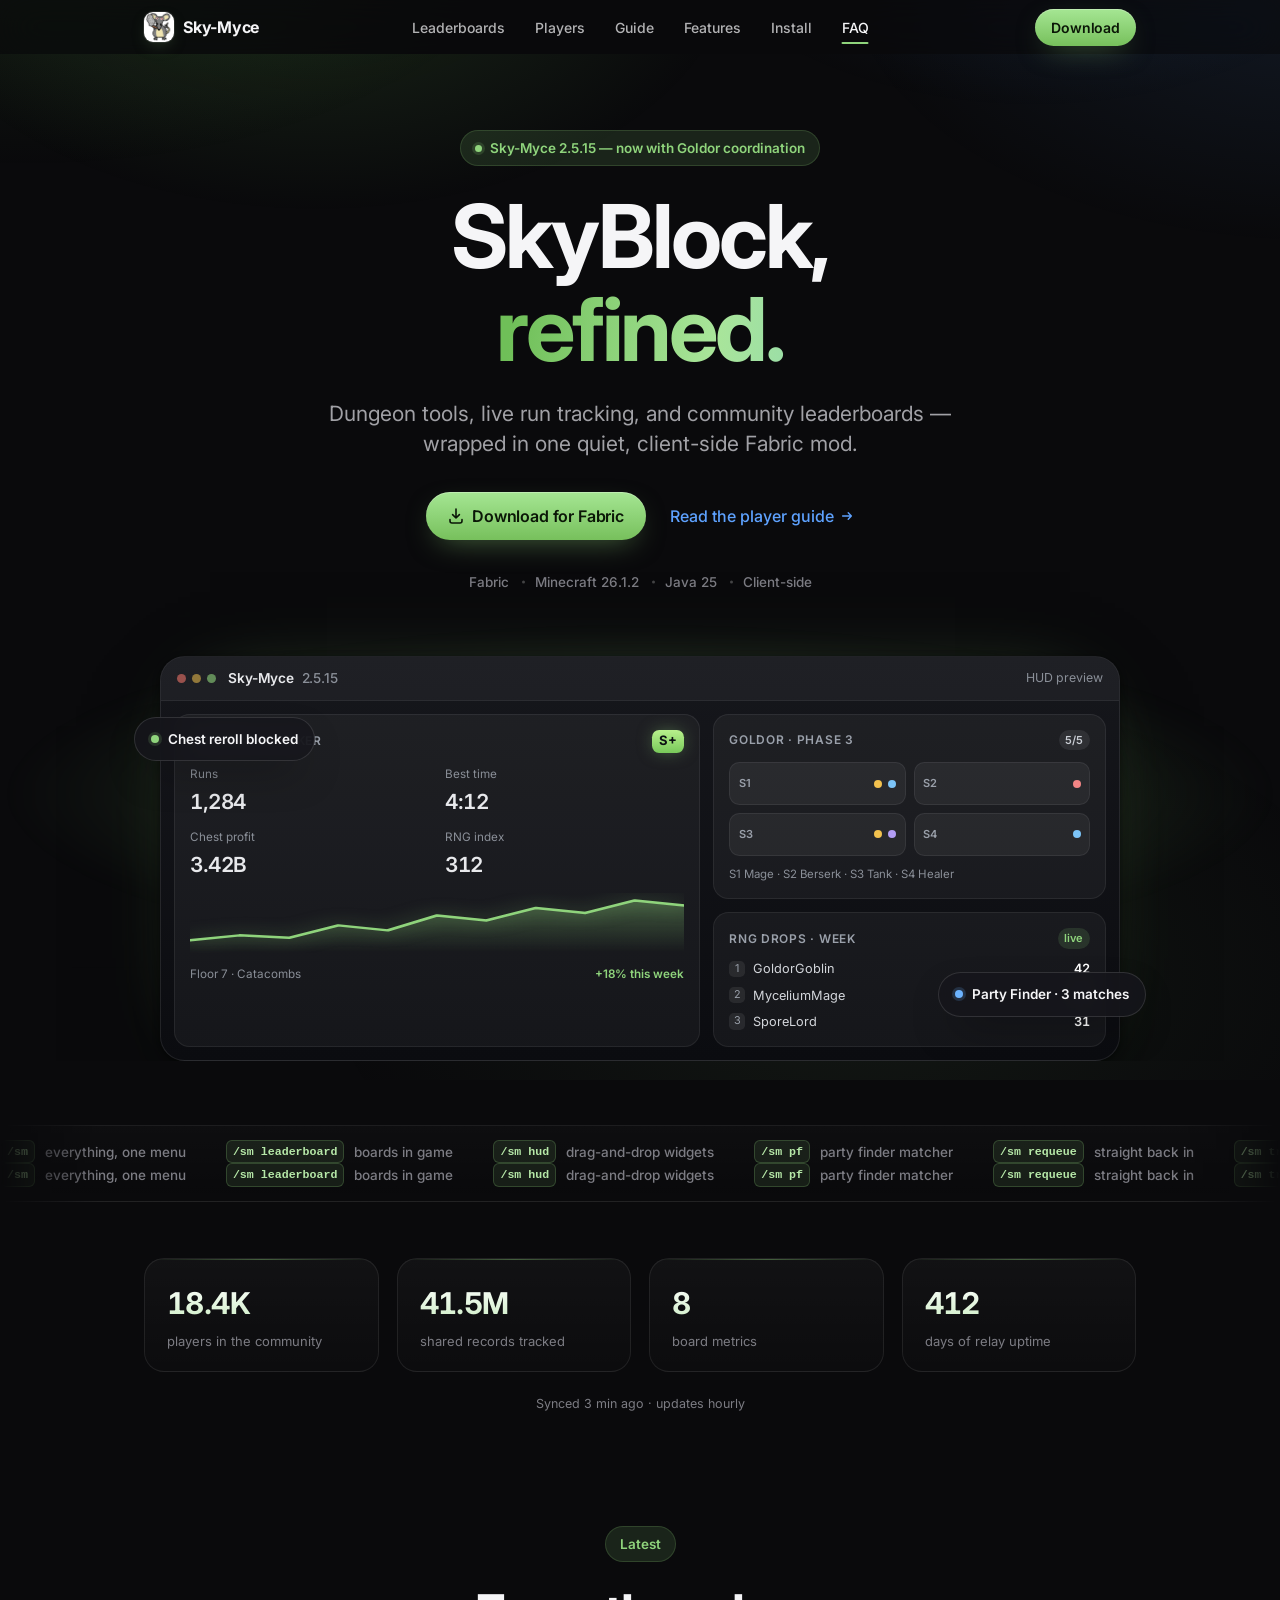
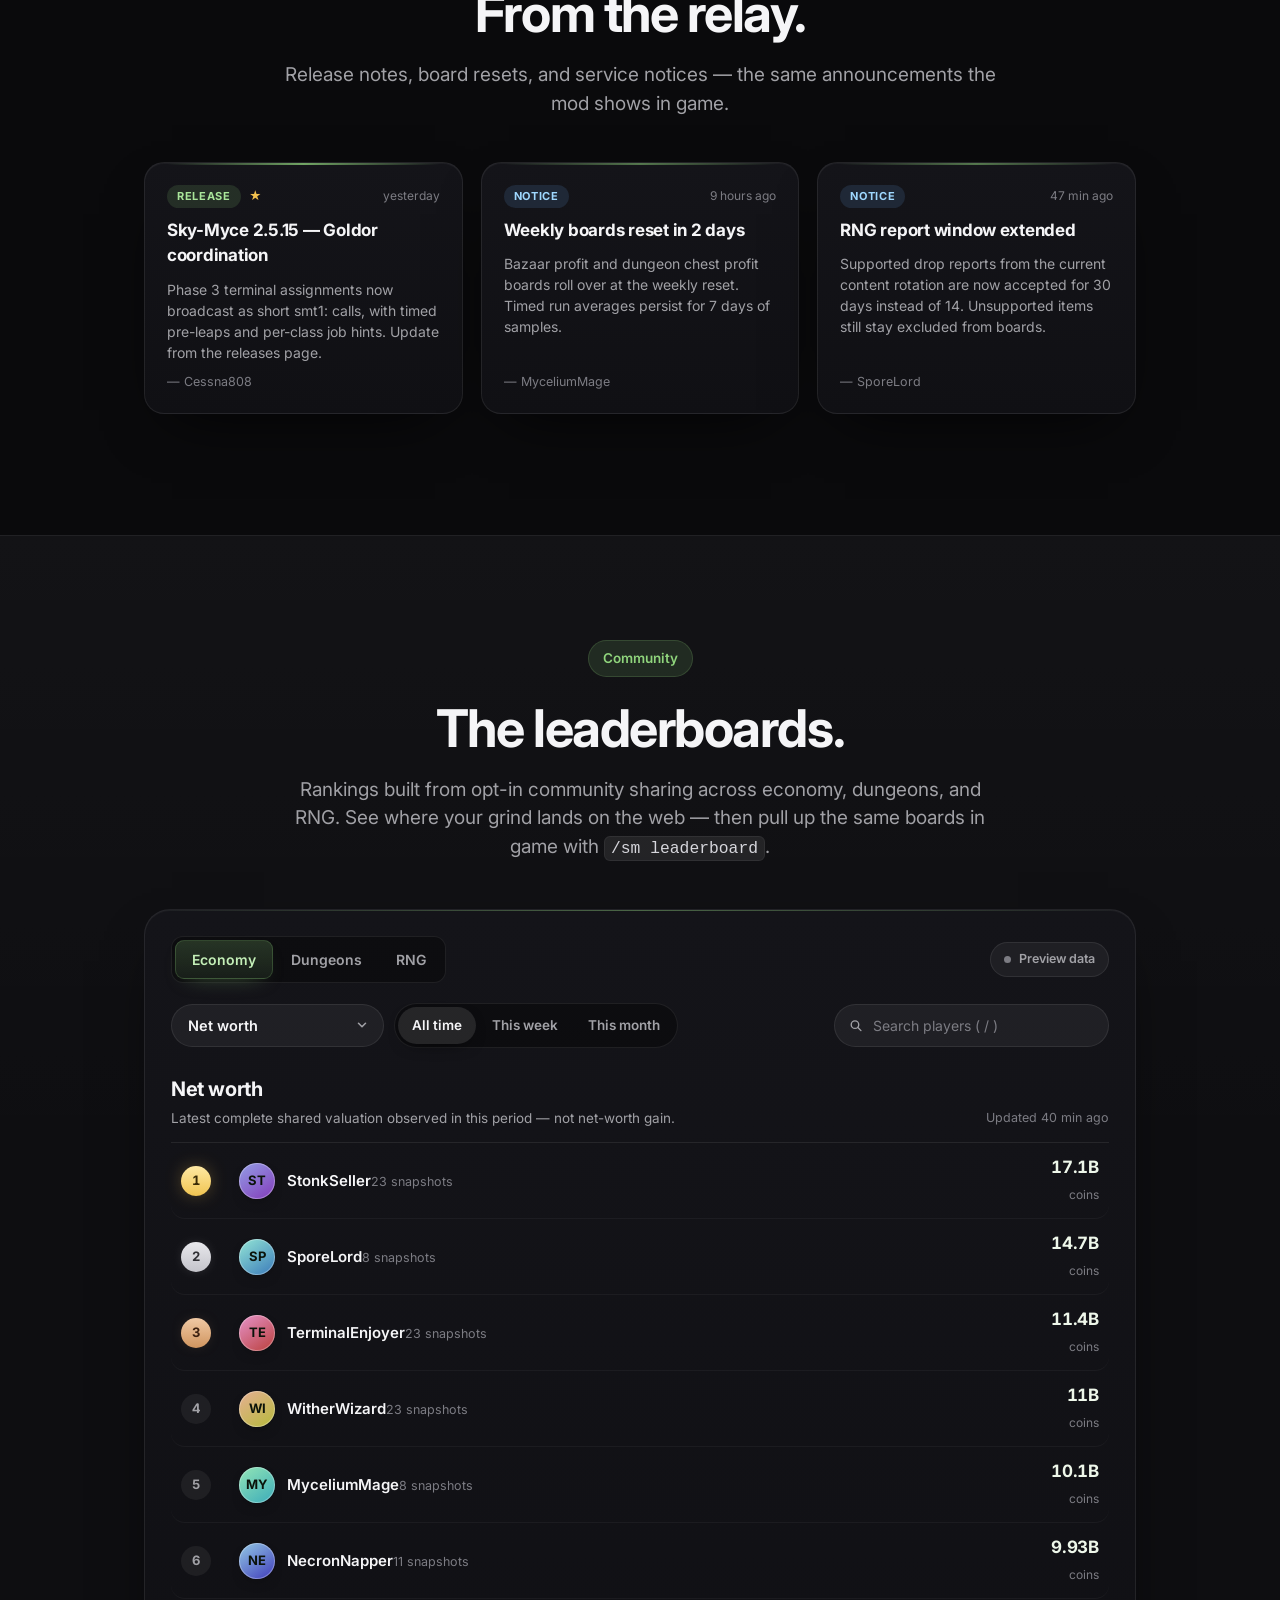
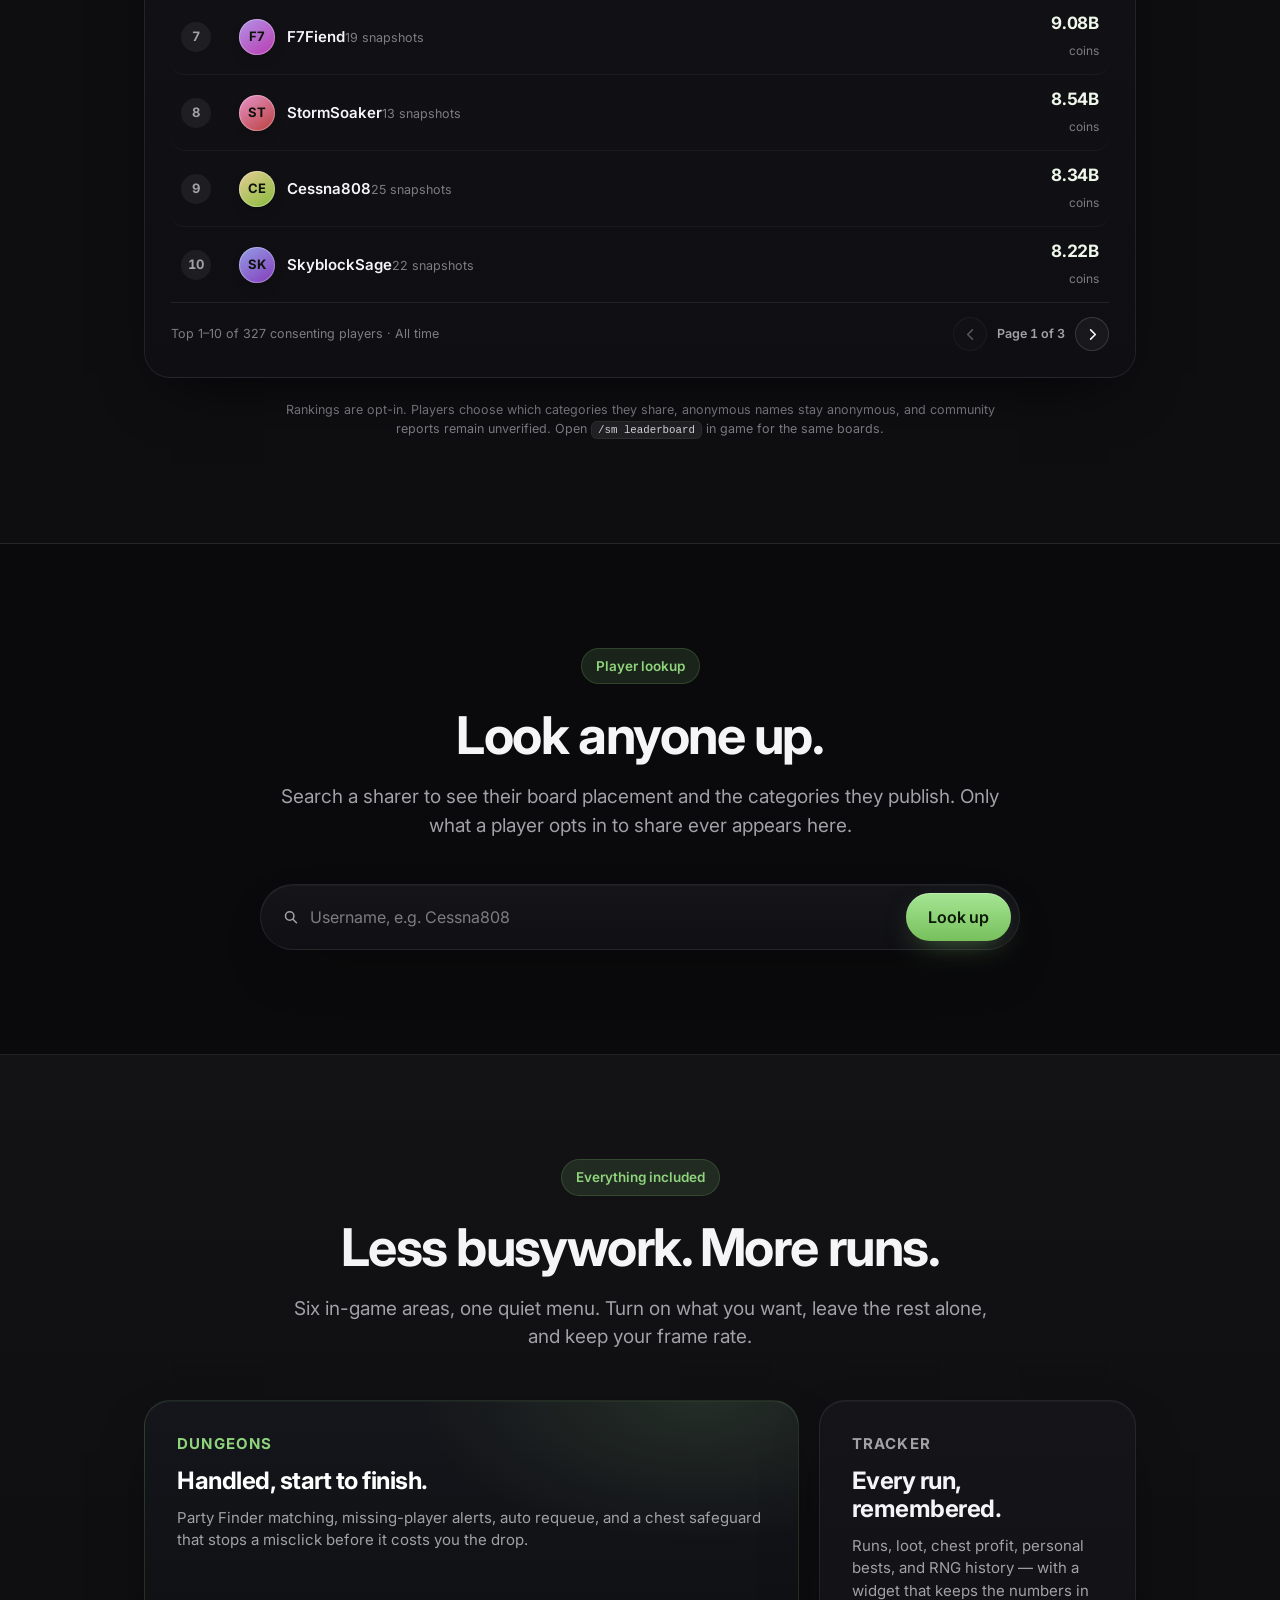
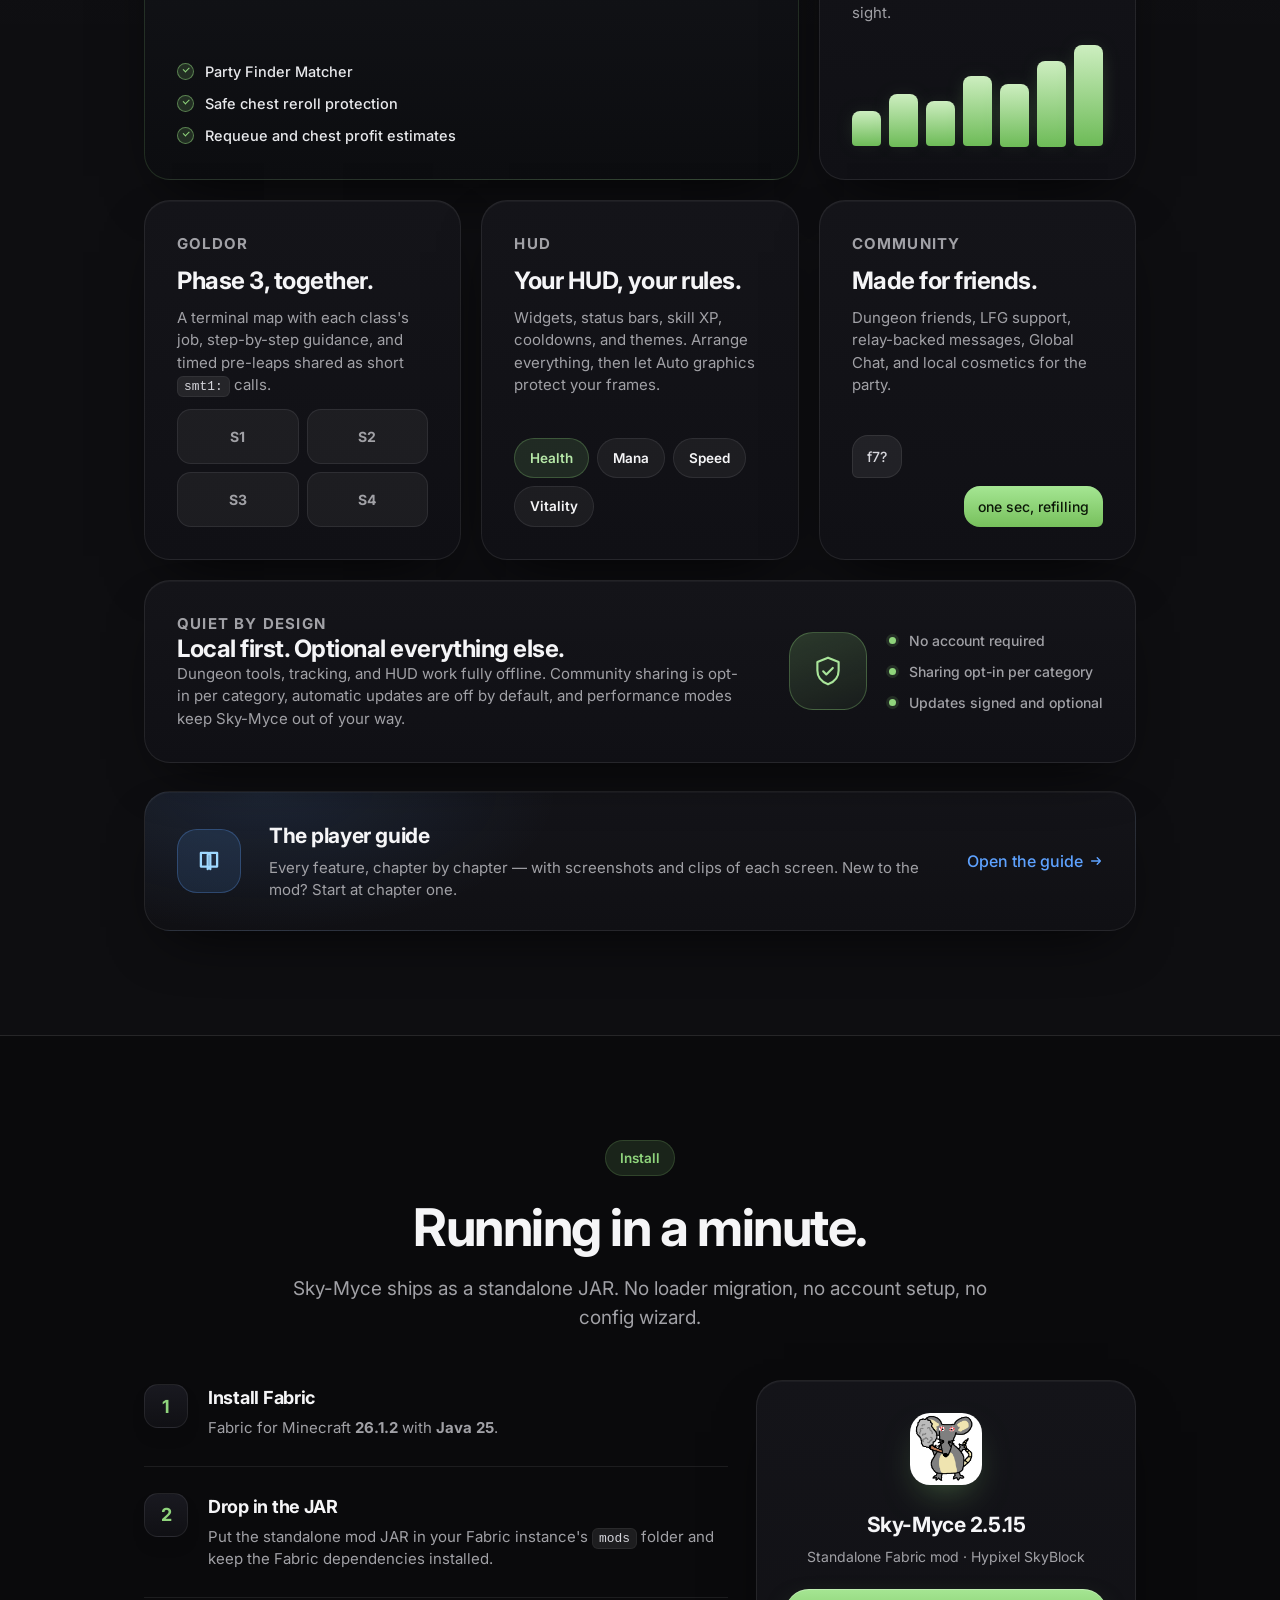
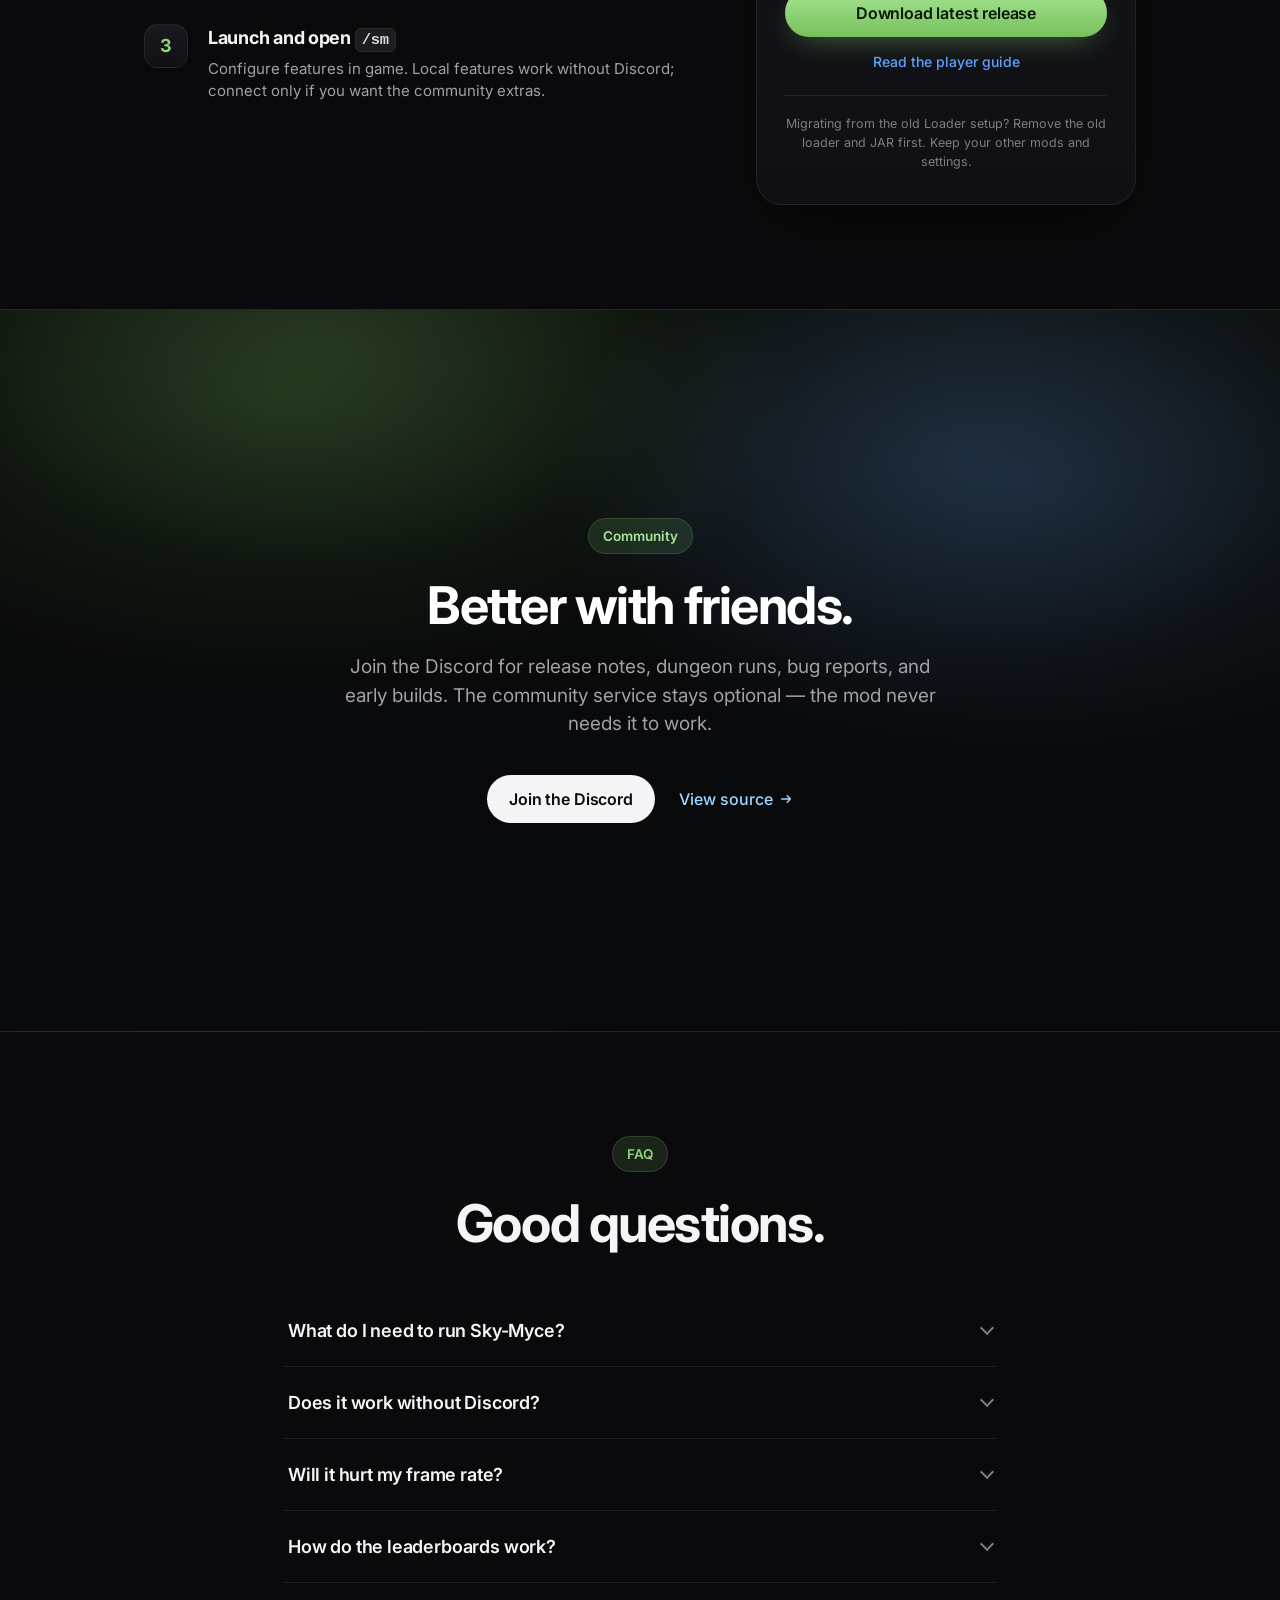
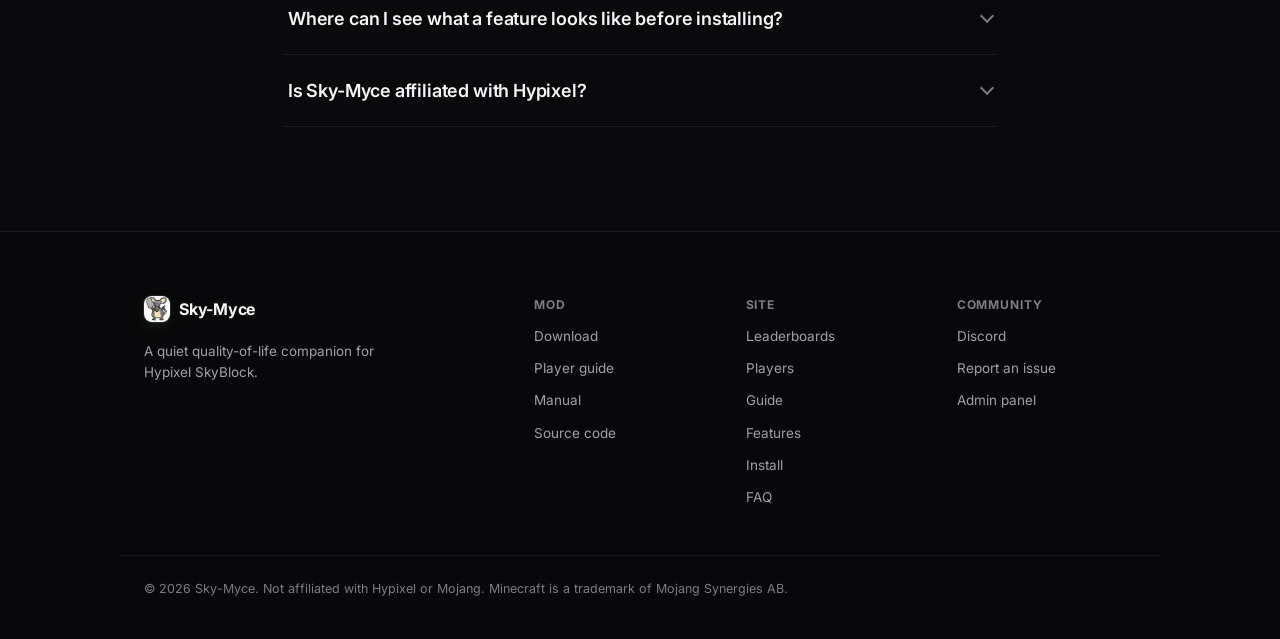
==== commit 1d98ca49: "Redesign: dark theme, motion system, backend wiring, admin panel, player guide - Dark-only redesign " ====
--- a/index.html
+++ b/index.html
@@ -3,10 +3,10 @@
 <head>
 <meta charset="utf-8">
 <meta name="viewport" content="width=device-width, initial-scale=1">
-<meta name="color-scheme" content="light">
+<meta name="color-scheme" content="dark">
 <title>Sky-Myce — Hypixel SkyBlock, refined.</title>
-<meta name="description" content="Sky-Myce is a lightweight client-side Fabric mod for Hypixel SkyBlock: dungeon tools, run tracking, HUD widgets, Goldor coordination, and opt-in community leaderboards.">
-<meta name="theme-color" content="#f5f5f7">
+<meta name="description" content="Sky-Myce is a lightweight client-side Fabric mod for Hypixel SkyBlock: dungeon tools, run tracking, HUD widgets, Goldor coordination, player lookup, and opt-in community leaderboards.">
+<meta name="theme-color" content="#0a0a0c">
 <meta property="og:type" content="website">
 <meta property="og:title" content="Sky-Myce — Hypixel SkyBlock, refined.">
 <meta property="og:description" content="Dungeon tools, live run tracking, and community leaderboards in one quiet Fabric mod.">
@@ -22,7 +22,12 @@
 <link rel="preconnect" href="https://fonts.gstatic.com" crossorigin>
 <link href="https://fonts.googleapis.com/css2?family=Inter:wght@400;500;600;700;800&display=swap" rel="stylesheet">
 <link rel="stylesheet" href="styles.css">
-<script defer src="app.js"></script>
+<script defer src="js/config.js"></script>
+<script defer src="js/core.js"></script>
+<script defer src="js/api.js"></script>
+<script defer src="js/demo.js"></script>
+<script defer src="js/motion.js"></script>
+<script defer src="js/app.js"></script>
 </head>
 <body>
 <a class="skip-link" href="#main">Skip to content</a>
@@ -35,6 +40,8 @@
     </a>
     <div class="nav-links" id="nav-links">
       <a href="#leaderboards">Leaderboards</a>
+      <a href="#players">Players</a>
+      <a href="guide.html">Guide</a>
       <a href="#features">Features</a>
       <a href="#install">Install</a>
       <a href="#faq">FAQ</a>
@@ -46,8 +53,11 @@
       </button>
     </div>
   </nav>
+  <span class="scroll-progress" id="scroll-progress" aria-hidden="true"></span>
   <div class="mobile-menu" id="mobile-menu" hidden>
     <a href="#leaderboards">Leaderboards</a>
+    <a href="#players">Players</a>
+    <a href="guide.html">Player guide</a>
     <a href="#features">Features</a>
     <a href="#install">Install</a>
     <a href="#faq">FAQ</a>
@@ -60,23 +70,24 @@
 
   <!-- ============================ Hero ============================ -->
   <section class="hero">
+    <div class="hero-halo" data-parallax="0.06" aria-hidden="true"></div>
     <div class="wrap hero-copy">
-      <p class="eyebrow" data-reveal>
+      <p class="eyebrow">
         <span class="eyebrow-dot"></span>
         Sky-Myce 2.5.15 — now with Goldor coordination
       </p>
-      <h1 data-reveal>SkyBlock,<br><span class="accent">refined.</span></h1>
-      <p class="lede" data-reveal>Dungeon tools, live run tracking, and community leaderboards — wrapped in one quiet, client-side Fabric mod.</p>
-      <div class="hero-actions" data-reveal>
+      <h1>SkyBlock,<br><span class="accent">refined.</span></h1>
+      <p class="lede">Dungeon tools, live run tracking, and community leaderboards — wrapped in one quiet, client-side Fabric mod.</p>
+      <div class="hero-actions">
         <a class="button button-dark" href="https://github.com/cessna80808-star/Sky-Myce/releases/latest">
           <svg viewBox="0 0 16 16" width="16" height="16" aria-hidden="true"><path d="M8 1v9m0 0L4.6 6.6M8 10l3.4-3.4M2 11.5V13a2 2 0 0 0 2 2h8a2 2 0 0 0 2-2v-1.5" fill="none" stroke="currentColor" stroke-width="1.6" stroke-linecap="round" stroke-linejoin="round"/></svg>
           Download for Fabric
         </a>
-        <a class="link-arrow" href="#leaderboards">View leaderboards
+        <a class="link-arrow" href="guide.html">Read the player guide
           <svg viewBox="0 0 16 16" width="14" height="14" aria-hidden="true"><path d="M3 8h10m0 0L9.4 4.4M13 8l-3.6 3.6" fill="none" stroke="currentColor" stroke-width="1.6" stroke-linecap="round" stroke-linejoin="round"/></svg>
         </a>
       </div>
-      <ul class="hero-meta" data-reveal>
+      <ul class="hero-meta">
         <li>Fabric</li>
         <li>Minecraft 26.1.2</li>
         <li>Java 25</li>
@@ -85,9 +96,9 @@
     </div>
 
     <div class="wrap">
-      <div class="stage" data-reveal>
+      <div class="stage" data-reveal="scale">
         <div class="stage-halo" aria-hidden="true"></div>
-        <div class="app-window" aria-hidden="true">
+        <div class="app-window" data-tilt="5" aria-hidden="true">
           <div class="window-bar">
             <span class="window-dots"><i></i><i></i><i></i></span>
             <span class="window-title">Sky-Myce <em>2.5.15</em></span>
@@ -152,6 +163,57 @@
     </div>
   </section>
 
+  <!-- ========================= Command ticker ========================= -->
+  <div class="ticker" aria-hidden="true">
+    <div class="ticker-track" data-marquee>
+      <span class="ticker-item"><code>/sm</code> <span>everything, one menu</span></span>
+      <span class="ticker-item"><code>/sm leaderboard</code> <span>boards in game</span></span>
+      <span class="ticker-item"><code>/sm hud</code> <span>drag-and-drop widgets</span></span>
+      <span class="ticker-item"><code>/sm pf</code> <span>party finder matcher</span></span>
+      <span class="ticker-item"><code>/sm requeue</code> <span>straight back in</span></span>
+      <span class="ticker-item"><code>/sm tracker</code> <span>every run, remembered</span></span>
+      <span class="ticker-item"><code>/sm chat</code> <span>global chat</span></span>
+      <span class="ticker-item"><code>smt1:</code> <span>timed pre-leap calls</span></span>
+    </div>
+  </div>
+
+  <!-- ============================ Stats ============================ -->
+  <section class="stats-strip" id="stats-section">
+    <div class="wrap stats-grid" data-reveal-stagger>
+      <div class="stat" data-reveal>
+        <strong id="stat-players" data-count="0" data-count-format="compact">0</strong>
+        <span>players in the community</span>
+      </div>
+      <div class="stat" data-reveal>
+        <strong id="stat-records" data-count="0" data-count-format="compact">0</strong>
+        <span>shared records tracked</span>
+      </div>
+      <div class="stat" data-reveal>
+        <strong id="stat-metrics" data-count="0" data-count-format="number">0</strong>
+        <span>board metrics</span>
+      </div>
+      <div class="stat" data-reveal>
+        <strong id="stat-uptime" data-count="0" data-count-format="number">0</strong>
+        <span>days of relay uptime</span>
+      </div>
+    </div>
+    <p class="wrap board-note" id="stats-updated">Synced just now · updates hourly</p>
+  </section>
+
+  <!-- ========================= Announcements ========================= -->
+  <section class="section" id="news">
+    <div class="wrap">
+      <div class="section-head" data-reveal>
+        <p class="eyebrow">Latest</p>
+        <h2>From the relay.</h2>
+        <p class="section-lede">Release notes, board resets, and service notices — the same announcements the mod shows in game.</p>
+      </div>
+      <ul class="news-grid" id="announcements-list">
+        <li class="news-empty">Loading the latest…</li>
+      </ul>
+    </div>
+  </section>
+
   <!-- ========================= Leaderboards ========================= -->
   <section class="section section-alt" id="leaderboards">
     <div class="wrap">
@@ -161,7 +223,7 @@
         <p class="section-lede">Rankings built from opt-in community sharing across economy, dungeons, and RNG. See where your grind lands on the web — then pull up the same boards in game with <code>/sm leaderboard</code>.</p>
       </div>
 
-      <div class="board-card" data-reveal>
+      <div class="board-card" data-reveal="scale">
         <div class="board-top">
           <div class="board-categories" role="tablist" aria-label="Leaderboard category">
             <button class="cat is-active" role="tab" aria-selected="true" data-category="economy">Economy</button>
@@ -189,7 +251,7 @@
           <label class="search-field">
             <svg viewBox="0 0 16 16" width="15" height="15" aria-hidden="true"><circle cx="7" cy="7" r="4.4" fill="none" stroke="currentColor" stroke-width="1.6"/><path d="M10.4 10.4L14 14" fill="none" stroke="currentColor" stroke-width="1.6" stroke-linecap="round"/></svg>
             <span class="sr-only">Search players</span>
-            <input id="search-input" type="search" placeholder="Search players" autocomplete="off" spellcheck="false">
+            <input id="search-input" type="search" placeholder="Search players ( / )" autocomplete="off" spellcheck="false">
           </label>
         </div>
 
@@ -221,8 +283,31 @@
     </div>
   </section>
 
+  <!-- =========================== Players =========================== -->
+  <section class="section" id="players">
+    <div class="wrap">
+      <div class="section-head" data-reveal>
+        <p class="eyebrow">Player lookup</p>
+        <h2>Look anyone up.</h2>
+        <p class="section-lede">Search a sharer to see their board placement and the categories they publish. Only what a player opts in to share ever appears here.</p>
+      </div>
+
+      <div class="lookup-panel" data-reveal>
+        <form class="lookup-form" id="lookup-form" autocomplete="off">
+          <label class="lookup-field">
+            <svg viewBox="0 0 16 16" width="16" height="16" aria-hidden="true"><circle cx="7" cy="7" r="4.4" fill="none" stroke="currentColor" stroke-width="1.6"/><path d="M10.4 10.4L14 14" fill="none" stroke="currentColor" stroke-width="1.6" stroke-linecap="round"/></svg>
+            <span class="sr-only">Player name</span>
+            <input id="lookup-input" type="text" placeholder="Username, e.g. Cessna808" spellcheck="false" maxlength="32">
+          </label>
+          <button class="button button-dark lookup-submit" type="submit">Look up</button>
+        </form>
+        <div class="lookup-result" id="lookup-result" hidden></div>
+      </div>
+    </div>
+  </section>
+
   <!-- ========================== Features ========================== -->
-  <section class="section" id="features">
+  <section class="section section-alt" id="features">
     <div class="wrap">
       <div class="section-head" data-reveal>
         <p class="eyebrow">Everything included</p>
@@ -230,8 +315,8 @@
         <p class="section-lede">Six in-game areas, one quiet menu. Turn on what you want, leave the rest alone, and keep your frame rate.</p>
       </div>
 
-      <div class="bento">
-        <article class="card card-dark card-span-4" data-reveal>
+      <div class="bento" data-reveal-stagger>
+        <article class="card card-dark card-span-4" data-reveal data-spotlight>
           <p class="card-eyebrow">Dungeons</p>
           <h3>Handled, start to finish.</h3>
           <p>Party Finder matching, missing-player alerts, auto requeue, and a chest safeguard that stops a misclick before it costs you the drop.</p>
@@ -242,7 +327,7 @@
           </ul>
         </article>
 
-        <article class="card card-span-2" data-reveal>
+        <article class="card card-span-2" data-reveal data-spotlight>
           <p class="card-eyebrow">Tracker</p>
           <h3>Every run, remembered.</h3>
           <p>Runs, loot, chest profit, personal bests, and RNG history — with a widget that keeps the numbers in sight.</p>
@@ -251,7 +336,7 @@
           </div>
         </article>
 
-        <article class="card card-span-2" data-reveal>
+        <article class="card card-span-2" data-reveal data-spotlight>
           <p class="card-eyebrow">Goldor</p>
           <h3>Phase 3, together.</h3>
           <p>A terminal map with each class's job, step-by-step guidance, and timed pre-leaps shared as short <code>smt1:</code> calls.</p>
@@ -260,7 +345,7 @@
           </div>
         </article>
 
-        <article class="card card-span-2" data-reveal>
+        <article class="card card-span-2" data-reveal data-spotlight>
           <p class="card-eyebrow">HUD</p>
           <h3>Your HUD, your rules.</h3>
           <p>Widgets, status bars, skill XP, cooldowns, and themes. Arrange everything, then let Auto graphics protect your frames.</p>
@@ -269,7 +354,7 @@
           </div>
         </article>
 
-        <article class="card card-span-2" data-reveal>
+        <article class="card card-span-2" data-reveal data-spotlight>
           <p class="card-eyebrow">Community</p>
           <h3>Made for friends.</h3>
           <p>Dungeon friends, LFG support, relay-backed messages, Global Chat, and local cosmetics for the party.</p>
@@ -279,7 +364,7 @@
           </div>
         </article>
 
-        <article class="card card-span-6 card-split" data-reveal>
+        <article class="card card-span-6 card-split" data-reveal data-spotlight>
           <div>
             <p class="card-eyebrow">Quiet by design</p>
             <h3>Local first. Optional everything else.</h3>
@@ -297,11 +382,24 @@
           </div>
         </article>
       </div>
+
+      <a class="guide-teaser" href="guide.html" data-reveal>
+        <span class="guide-teaser-icon" aria-hidden="true">
+          <svg viewBox="0 0 16 16" width="26" height="26"><path d="M3 3h4.2c.9 0 1.6.7 1.6 1.6V13c0-.9-.7-1.6-1.6-1.6H3V3zM13 3H8.8c-.9 0-1.6.7-1.6 1.6V13c0-.9.7-1.6 1.6-1.6H13V3z" fill="none" stroke="currentColor" stroke-width="1.4" stroke-linejoin="round"/></svg>
+        </span>
+        <div>
+          <h3>The player guide</h3>
+          <p>Every feature, chapter by chapter — with screenshots and clips of each screen. New to the mod? Start at chapter one.</p>
+        </div>
+        <span class="link-arrow">Open the guide
+          <svg viewBox="0 0 16 16" width="14" height="14" aria-hidden="true"><path d="M3 8h10m0 0L9.4 4.4M13 8l-3.6 3.6" fill="none" stroke="currentColor" stroke-width="1.6" stroke-linecap="round" stroke-linejoin="round"/></svg>
+        </span>
+      </a>
     </div>
   </section>
 
   <!-- =========================== Install =========================== -->
-  <section class="section section-alt" id="install">
+  <section class="section" id="install">
     <div class="wrap">
       <div class="section-head" data-reveal>
         <p class="eyebrow">Install</p>
@@ -310,22 +408,22 @@
       </div>
 
       <div class="install-grid">
-        <ol class="steps" data-reveal>
-          <li>
+        <ol class="steps" data-reveal-stagger>
+          <li data-reveal>
             <span class="step-num">1</span>
             <div>
               <h3>Install Fabric</h3>
               <p>Fabric for Minecraft <strong>26.1.2</strong> with <strong>Java 25</strong>.</p>
             </div>
           </li>
-          <li>
+          <li data-reveal>
             <span class="step-num">2</span>
             <div>
               <h3>Drop in the JAR</h3>
               <p>Put the standalone mod JAR in your Fabric instance's <code>mods</code> folder and keep the Fabric dependencies installed.</p>
             </div>
           </li>
-          <li>
+          <li data-reveal>
             <span class="step-num">3</span>
             <div>
               <h3>Launch and open <code>/sm</code></h3>
@@ -334,12 +432,12 @@
           </li>
         </ol>
 
-        <aside class="install-card" data-reveal>
+        <aside class="install-card" data-reveal="right">
           <img src="assets/icon.png" alt="Sky-Myce mod icon" width="72" height="72">
           <h3>Sky-Myce 2.5.15</h3>
           <p>Standalone Fabric mod · Hypixel SkyBlock</p>
           <a class="button button-dark button-full" href="https://github.com/cessna80808-star/Sky-Myce/releases/latest">Download latest release</a>
-          <a class="link-plain" href="https://github.com/cessna80808-star/Sky-Myce/blob/main/MANUAL.md">Read the player guide</a>
+          <a class="link-plain" href="guide.html">Read the player guide</a>
           <p class="fineprint">Migrating from the old Loader setup? Remove the old loader and JAR first. Keep your other mods and settings.</p>
         </aside>
       </div>
@@ -369,24 +467,28 @@
         <h2>Good questions.</h2>
       </div>
 
-      <div class="faq" data-reveal>
-        <details>
+      <div class="faq" data-reveal-stagger>
+        <details data-reveal>
           <summary>What do I need to run Sky-Myce?</summary>
           <p>Fabric for Minecraft 26.1.2, Java 25, and the standalone mod JAR from the latest release. Local features need nothing else.</p>
         </details>
-        <details>
+        <details data-reveal>
           <summary>Does it work without Discord?</summary>
           <p>Yes. Dungeon tools, tracking, HUD widgets, and quality-of-life features are local and offline-friendly. Discord only unlocks optional community features like Global Chat, shared rankings, and cosmetics sharing — and you can opt out per category.</p>
         </details>
-        <details>
+        <details data-reveal>
           <summary>Will it hurt my frame rate?</summary>
           <p>Sky-Myce measures its own impact. Graphics Auto lowers its menu effects while your frame rate is under target, then restores them when frames recover. HUD information, dungeon tracking, routing, and the Crush Camera are never reduced.</p>
         </details>
-        <details>
+        <details data-reveal>
           <summary>How do the leaderboards work?</summary>
           <p>Open <code>/sm leaderboard</code> in game. Boards cover economy, dungeons, and RNG across all-time, weekly, and monthly periods. Only opt-in players appear, sharing categories can be disabled independently, and anonymous names stay anonymous.</p>
         </details>
-        <details>
+        <details data-reveal>
+          <summary>Where can I see what a feature looks like before installing?</summary>
+          <p>The <a class="link-plain" href="guide.html">player guide</a> walks through every screen with screenshots and short clips, chapter by chapter.</p>
+        </details>
+        <details data-reveal>
           <summary>Is Sky-Myce affiliated with Hypixel?</summary>
           <p>No. Sky-Myce is an independent client-side mod and is not affiliated with Hypixel or Mojang.</p>
         </details>
@@ -407,12 +509,15 @@
     <nav class="footer-col" aria-label="Mod">
       <h3>Mod</h3>
       <a href="https://github.com/cessna80808-star/Sky-Myce/releases/latest">Download</a>
-      <a href="https://github.com/cessna80808-star/Sky-Myce/blob/main/MANUAL.md">Player guide</a>
+      <a href="guide.html">Player guide</a>
+      <a href="https://github.com/cessna80808-star/Sky-Myce/blob/main/MANUAL.md">Manual</a>
       <a href="https://github.com/cessna80808-star/Sky-Myce">Source code</a>
     </nav>
     <nav class="footer-col" aria-label="Site">
       <h3>Site</h3>
       <a href="#leaderboards">Leaderboards</a>
+      <a href="#players">Players</a>
+      <a href="guide.html">Guide</a>
       <a href="#features">Features</a>
       <a href="#install">Install</a>
       <a href="#faq">FAQ</a>
@@ -421,6 +526,7 @@
       <h3>Community</h3>
       <a href="https://discord.gg/9TBBCBNtSZ">Discord</a>
       <a href="https://github.com/cessna80808-star/Sky-Myce/issues">Report an issue</a>
+      <a href="admin.html">Admin panel</a>
     </nav>
   </div>
   <div class="wrap footer-legal">
--- a/styles.css
+++ b/styles.css
@@ -1,25 +1,46 @@
 /* ==========================================================================
-   Sky-Myce — site styles
+   Sky-Myce — site styles (dark)
+   --------------------------------------------------------------------------
+   Dark-only design system. Motion is declarative — see js/motion.js for the
+   hooks ([data-reveal], [data-count], [data-tilt], [data-spotlight],
+   [data-parallax], [data-marquee]). Everything collapses gracefully under
+   prefers-reduced-motion.
    ========================================================================== */
 
 :root {
-  --bg: #ffffff;
-  --bg-alt: #f5f5f7;
-  --ink: #1d1d1f;
-  --muted: #6e6e73;
-  --muted-2: #86868b;
-  --hairline: rgba(0, 0, 0, 0.08);
-  --blue: #0071e3;
-  --green: #3d7a4a;
-  --green-bright: #5fa84d;
-  --green-soft: rgba(143, 212, 124, 0.16);
-  --dark: #0b0c0f;
+  color-scheme: dark;
+
+  --bg: #0a0a0c;
+  --bg-alt: #0e0e11;
+  --surface: #141419;
+  --surface-2: #191920;
+  --ink: #f5f5f7;
+  --ink-soft: #d6d6dc;
+  --muted: #a1a1a6;
+  --muted-2: #7c7c83;
+  --hairline: rgba(255, 255, 255, 0.08);
+  --hairline-strong: rgba(255, 255, 255, 0.14);
+
+  --blue: #5ea2ff;
+  --green: #8fd47c;
+  --green-deep: #5fa84d;
+  --green-soft: rgba(143, 212, 124, 0.13);
+  --green-line: rgba(143, 212, 124, 0.35);
+  --gold: #f2c14e;
+
   --radius-xl: 26px;
   --radius-lg: 20px;
-  --shadow-card: 0 1px 2px rgba(0, 0, 0, 0.04), 0 24px 60px -20px rgba(15, 23, 42, 0.16);
+  --shadow-card:
+    0 1px 0 rgba(255, 255, 255, 0.04) inset,
+    0 24px 60px -28px rgba(0, 0, 0, 0.9);
+  --shadow-lift:
+    0 1px 0 rgba(255, 255, 255, 0.06) inset,
+    0 34px 70px -30px rgba(0, 0, 0, 0.95);
+
   --font: "Inter", -apple-system, BlinkMacSystemFont, "SF Pro Display", "SF Pro Text", "Segoe UI", Roboto, "Helvetica Neue", Arial, sans-serif;
   --mono: ui-monospace, SFMono-Regular, "SF Mono", Menlo, Consolas, "Liberation Mono", monospace;
   --ease: cubic-bezier(0.22, 1, 0.36, 1);
+  --ease-spring: cubic-bezier(0.34, 1.56, 0.64, 1);
 }
 
 *,
@@ -42,6 +63,21 @@
   background: var(--bg);
   -webkit-font-smoothing: antialiased;
   text-rendering: optimizeLegibility;
+  overflow-x: hidden;
+}
+
+/* Ambient aurora behind the whole page — very slow, very subtle. */
+body::before {
+  content: "";
+  position: fixed;
+  inset: -20%;
+  z-index: -1;
+  pointer-events: none;
+  background:
+    radial-gradient(48% 38% at 16% 4%, rgba(95, 168, 77, 0.14), transparent 62%),
+    radial-gradient(42% 34% at 88% 12%, rgba(94, 162, 255, 0.1), transparent 64%),
+    radial-gradient(50% 40% at 62% 92%, rgba(143, 212, 124, 0.07), transparent 60%);
+  animation: auroraDrift 46s ease-in-out infinite alternate;
 }
 
 img {
@@ -65,6 +101,7 @@
 h1,
 h2,
 h3,
+h4,
 p {
   margin: 0;
 }
@@ -72,15 +109,26 @@
 code {
   font-family: var(--mono);
   font-size: 0.86em;
-  background: rgba(0, 0, 0, 0.06);
+  background: rgba(255, 255, 255, 0.08);
+  border: 1px solid rgba(255, 255, 255, 0.06);
   padding: 2px 6px;
   border-radius: 6px;
+  color: var(--ink-soft);
+}
+
+::selection {
+  background: rgba(143, 212, 124, 0.28);
 }
 
 :focus-visible {
   outline: 2px solid var(--blue);
   outline-offset: 3px;
   border-radius: 4px;
+}
+
+/* Firefox / Safari scrollbar tint */
+* {
+  scrollbar-color: rgba(255, 255, 255, 0.18) transparent;
 }
 
 .sr-only {
@@ -99,13 +147,13 @@
   position: absolute;
   top: -60px;
   left: 16px;
-  z-index: 100;
+  z-index: 120;
   padding: 10px 16px;
   border-radius: 999px;
-  background: var(--ink);
-  color: #fff;
+  background: var(--green);
+  color: #0a1207;
   font-size: 14px;
-  font-weight: 600;
+  font-weight: 700;
   transition: top 0.2s;
 }
 
@@ -129,6 +177,8 @@
    ========================================================================== */
 
 .button {
+  position: relative;
+  overflow: hidden;
   display: inline-flex;
   align-items: center;
   justify-content: center;
@@ -139,33 +189,49 @@
   font-weight: 600;
   letter-spacing: -0.01em;
   white-space: nowrap;
-  transition: background-color 0.2s, transform 0.2s var(--ease), box-shadow 0.2s;
+  transition: transform 0.25s var(--ease), box-shadow 0.25s, background-color 0.2s, filter 0.2s;
+}
+
+.button::after {
+  content: "";
+  position: absolute;
+  inset: 0;
+  background: linear-gradient(115deg, transparent 34%, rgba(255, 255, 255, 0.34) 50%, transparent 66%);
+  transform: translateX(-130%);
+  transition: transform 0.65s var(--ease);
+  pointer-events: none;
+}
+
+.button:hover::after {
+  transform: translateX(130%);
 }
 
 .button:hover {
-  transform: scale(1.02);
+  transform: translateY(-1px) scale(1.02);
 }
 
 .button:active {
-  transform: scale(0.99);
+  transform: scale(0.985);
 }
 
 .button-dark {
-  background: var(--ink);
-  color: #fff;
+  background: linear-gradient(180deg, #a5e693, #77c05c);
+  color: #0b1707;
+  box-shadow: 0 10px 30px -12px rgba(143, 212, 124, 0.55), 0 1px 0 rgba(255, 255, 255, 0.28) inset;
 }
 
 .button-dark:hover {
-  background: #000;
+  box-shadow: 0 16px 40px -14px rgba(143, 212, 124, 0.7), 0 1px 0 rgba(255, 255, 255, 0.3) inset;
 }
 
 .button-light {
-  background: #fff;
-  color: var(--ink);
+  background: #f5f5f7;
+  color: #0a0a0c;
 }
 
 .button-light:hover {
-  background: #f0f0f2;
+  background: #ffffff;
+  box-shadow: 0 14px 34px -16px rgba(255, 255, 255, 0.45);
 }
 
 .button-small {
@@ -184,14 +250,23 @@
   color: var(--blue);
   font-size: 16px;
   font-weight: 500;
+  transition: gap 0.2s var(--ease), color 0.2s;
+}
+
+.link-arrow svg {
+  transition: transform 0.25s var(--ease);
 }
 
 .link-arrow:hover {
-  text-decoration: underline;
+  color: #8cbcff;
+}
+
+.link-arrow:hover svg {
+  transform: translateX(3px);
 }
 
 .link-arrow-light {
-  color: #6cb3ff;
+  color: #9fd8ff;
 }
 
 .link-plain {
@@ -212,22 +287,24 @@
   padding: 7px 14px;
   border-radius: 999px;
   background: var(--green-soft);
+  border: 1px solid rgba(143, 212, 124, 0.18);
   color: var(--green);
   font-size: 13.5px;
   font-weight: 600;
 }
 
 .eyebrow-light {
-  background: rgba(143, 212, 124, 0.14);
-  color: #9fdd8e;
+  background: rgba(143, 212, 124, 0.13);
+  color: #a9e59a;
 }
 
 .eyebrow-dot {
   width: 7px;
   height: 7px;
   border-radius: 50%;
-  background: var(--green-bright);
-  box-shadow: 0 0 0 3px rgba(95, 168, 77, 0.18);
+  background: var(--green);
+  box-shadow: 0 0 0 3px rgba(143, 212, 124, 0.16);
+  animation: dotPulse 2.6s ease-in-out infinite;
 }
 
 /* ==========================================================================
@@ -238,14 +315,28 @@
   position: sticky;
   top: 0;
   z-index: 60;
-  background: rgba(251, 251, 253, 0.78);
-  -webkit-backdrop-filter: saturate(180%) blur(20px);
-  backdrop-filter: saturate(180%) blur(20px);
-  transition: box-shadow 0.25s;
+  background: rgba(10, 10, 12, 0.62);
+  -webkit-backdrop-filter: saturate(160%) blur(20px);
+  backdrop-filter: saturate(160%) blur(20px);
+  transition: box-shadow 0.25s, background-color 0.25s;
 }
 
 .site-header.is-scrolled {
-  box-shadow: 0 1px 0 rgba(0, 0, 0, 0.08), 0 8px 24px -12px rgba(0, 0, 0, 0.12);
+  background: rgba(10, 10, 12, 0.86);
+  box-shadow: 0 1px 0 var(--hairline), 0 18px 40px -30px rgba(0, 0, 0, 0.9);
+}
+
+.scroll-progress {
+  position: absolute;
+  left: 0;
+  right: 0;
+  bottom: -1px;
+  height: 2px;
+  transform: scaleX(0);
+  transform-origin: 0 50%;
+  background: linear-gradient(90deg, var(--green-deep), var(--green), #b9f0a8);
+  box-shadow: 0 0 12px rgba(143, 212, 124, 0.6);
+  pointer-events: none;
 }
 
 .nav {
@@ -270,6 +361,7 @@
   width: 30px;
   height: 30px;
   border-radius: 9px;
+  box-shadow: 0 0 0 1px rgba(255, 255, 255, 0.1), 0 6px 18px -8px rgba(143, 212, 124, 0.5);
 }
 
 .nav-links {
@@ -283,12 +375,31 @@
 }
 
 .nav-links a {
-  color: rgba(29, 29, 31, 0.82);
+  position: relative;
+  color: rgba(245, 245, 247, 0.72);
   transition: color 0.15s;
 }
 
-.nav-links a:hover {
+.nav-links a::after {
+  content: "";
+  position: absolute;
+  left: 0;
+  right: 100%;
+  bottom: -6px;
+  height: 1.5px;
+  border-radius: 2px;
+  background: var(--green);
+  transition: right 0.3s var(--ease);
+}
+
+.nav-links a:hover,
+.nav-links a.is-current {
   color: var(--ink);
+}
+
+.nav-links a:hover::after,
+.nav-links a.is-current::after {
+  right: 0;
 }
 
 .nav-actions {
@@ -341,10 +452,11 @@
   display: grid;
   gap: 2px;
   padding: 10px 24px 20px;
-  background: rgba(251, 251, 253, 0.97);
+  background: rgba(12, 12, 15, 0.97);
   -webkit-backdrop-filter: blur(20px);
   backdrop-filter: blur(20px);
   border-bottom: 1px solid var(--hairline);
+  animation: menuIn 0.28s var(--ease);
 }
 
 .mobile-menu[hidden] {
@@ -355,15 +467,15 @@
   padding: 12px 4px;
   font-size: 16px;
   font-weight: 600;
-  border-bottom: 1px solid rgba(0, 0, 0, 0.05);
+  border-bottom: 1px solid var(--hairline);
 }
 
 .mobile-menu a:last-child {
   margin-top: 8px;
   border-bottom: 0;
   border-radius: 980px;
-  background: var(--ink);
-  color: #fff;
+  background: linear-gradient(180deg, #a5e693, #77c05c);
+  color: #0b1707;
   text-align: center;
 }
 
@@ -372,17 +484,37 @@
    ========================================================================== */
 
 .hero {
-  padding: 76px 0 100px;
+  position: relative;
+  padding: 76px 0 0;
   overflow: hidden;
+}
+
+.hero-halo {
+  position: absolute;
+  inset: -30% -20% auto;
+  height: 120%;
+  z-index: -1;
+  pointer-events: none;
   background:
-    radial-gradient(1100px 460px at 50% -8%, #eaf4e2 0%, rgba(255, 255, 255, 0) 62%),
-    radial-gradient(900px 420px at 84% 6%, #e9effc 0%, rgba(255, 255, 255, 0) 58%),
-    #fff;
+    radial-gradient(620px 380px at 32% 16%, rgba(95, 168, 77, 0.18), transparent 68%),
+    radial-gradient(560px 360px at 72% 8%, rgba(94, 162, 255, 0.12), transparent 70%);
+  animation: auroraDrift 34s ease-in-out infinite alternate-reverse;
 }
 
 .hero-copy {
   text-align: center;
 }
+
+.js .hero-copy > * {
+  opacity: 0;
+  animation: heroIn 0.85s var(--ease) both;
+}
+
+.js .hero-copy > *:nth-child(1) { animation-delay: 0.05s; }
+.js .hero-copy > *:nth-child(2) { animation-delay: 0.14s; }
+.js .hero-copy > *:nth-child(3) { animation-delay: 0.24s; }
+.js .hero-copy > *:nth-child(4) { animation-delay: 0.34s; }
+.js .hero-copy > *:nth-child(5) { animation-delay: 0.44s; }
 
 .hero h1 {
   font-size: clamp(52px, 8.5vw, 88px);
@@ -392,10 +524,12 @@
 }
 
 .accent {
-  background: linear-gradient(94deg, #2f6a3d 10%, #7cb866 90%);
+  background: linear-gradient(96deg, #6fbf58 4%, #a9e59a 48%, #7fd0c0 96%);
+  background-size: 160% 100%;
   -webkit-background-clip: text;
   background-clip: text;
   color: transparent;
+  animation: accentShift 7s ease-in-out infinite alternate;
 }
 
 .lede {
@@ -444,7 +578,7 @@
   width: 3px;
   height: 3px;
   border-radius: 50%;
-  background: #c7c7cc;
+  background: rgba(255, 255, 255, 0.24);
   transform: translateY(-50%);
 }
 
@@ -454,17 +588,19 @@
 
 .stage {
   position: relative;
-  margin-top: 68px;
+  margin-top: 64px;
+  perspective: 1400px;
 }
 
 .stage-halo {
   position: absolute;
-  inset: -4% -12% auto;
-  height: 76%;
+  inset: -6% -14% auto;
+  height: 80%;
   z-index: 0;
-  background: radial-gradient(closest-side, rgba(150, 205, 140, 0.4), rgba(150, 205, 140, 0));
-  filter: blur(8px);
+  background: radial-gradient(closest-side, rgba(143, 212, 124, 0.26), transparent);
+  filter: blur(10px);
   pointer-events: none;
+  animation: haloBreathe 9s ease-in-out infinite;
 }
 
 .app-window {
@@ -475,13 +611,16 @@
   border-radius: 1.9em;
   font-size: clamp(9px, 1.05vw, 13px);
   color: #e8e9ec;
-  background: linear-gradient(180deg, #1b1c20 0%, #0e0f12 100%);
+  background: linear-gradient(180deg, #16171c 0%, #0b0c10 100%);
   border: 1px solid rgba(255, 255, 255, 0.09);
   box-shadow:
-    0 2px 4px rgba(0, 0, 0, 0.12),
-    0 30px 60px -12px rgba(15, 23, 42, 0.35),
-    0 70px 130px -40px rgba(15, 23, 42, 0.45);
+    0 2px 6px rgba(0, 0, 0, 0.5),
+    0 40px 90px -30px rgba(0, 0, 0, 0.9),
+    0 0 90px -50px rgba(143, 212, 124, 0.5);
   overflow: hidden;
+  transform: rotateX(var(--tilt-x, 0deg)) rotateY(var(--tilt-y, 0deg));
+  transition: transform 0.22s ease-out;
+  will-change: transform;
 }
 
 .window-bar {
@@ -489,7 +628,7 @@
   align-items: center;
   gap: 0.9em;
   padding: 0.85em 1.2em;
-  background: rgba(255, 255, 255, 0.045);
+  background: rgba(255, 255, 255, 0.04);
   border-bottom: 1px solid rgba(255, 255, 255, 0.06);
 }
 
@@ -505,6 +644,18 @@
   background: rgba(255, 255, 255, 0.16);
 }
 
+.window-dots i:first-child {
+  background: rgba(255, 122, 110, 0.55);
+}
+
+.window-dots i:nth-child(2) {
+  background: rgba(242, 193, 78, 0.55);
+}
+
+.window-dots i:last-child {
+  background: rgba(143, 212, 124, 0.6);
+}
+
 .window-title {
   font-size: 1.05em;
   font-weight: 600;
@@ -534,8 +685,8 @@
 .hud {
   padding: 1.15em;
   border-radius: 1.2em;
-  background: rgba(255, 255, 255, 0.05);
-  border: 1px solid rgba(255, 255, 255, 0.075);
+  background: rgba(255, 255, 255, 0.045);
+  border: 1px solid rgba(255, 255, 255, 0.07);
 }
 
 .hud-head {
@@ -559,6 +710,7 @@
   font-weight: 700;
   color: #0c1113;
   background: linear-gradient(180deg, #b8f08c, #78c95a);
+  box-shadow: 0 0 18px -4px rgba(143, 212, 124, 0.6);
 }
 
 .hud-tracker {
@@ -594,6 +746,11 @@
 .hud-spark {
   width: 100%;
   height: 4.6em;
+}
+
+.spark-area {
+  opacity: 0;
+  animation: fadeIn 1.2s ease 0.9s forwards;
 }
 
 .spark-line {
@@ -602,6 +759,10 @@
   stroke-width: 2;
   stroke-linecap: round;
   stroke-linejoin: round;
+  stroke-dasharray: 340;
+  stroke-dashoffset: 340;
+  animation: sparkDraw 2s var(--ease) 0.5s forwards;
+  filter: drop-shadow(0 0 6px rgba(143, 212, 124, 0.55));
 }
 
 .hud-foot {
@@ -633,8 +794,18 @@
 }
 
 .pill-live {
+  position: relative;
   color: #8fd47c;
   background: rgba(143, 212, 124, 0.14);
+}
+
+.pill-live::after {
+  content: "";
+  position: absolute;
+  inset: 0;
+  border-radius: inherit;
+  box-shadow: 0 0 0 0 rgba(143, 212, 124, 0.4);
+  animation: ringPulse 2.4s ease-out infinite;
 }
 
 .terminals {
@@ -651,7 +822,7 @@
   min-height: 3.3em;
   padding: 0.55em 0.65em;
   border-radius: 0.8em;
-  background: rgba(255, 255, 255, 0.06);
+  background: rgba(255, 255, 255, 0.055);
   border: 1px solid rgba(255, 255, 255, 0.07);
 }
 
@@ -665,6 +836,7 @@
   width: 0.62em;
   height: 0.62em;
   border-radius: 50%;
+  animation: dotPulse 2.2s ease-in-out infinite;
 }
 
 .t-dot + .t-dot {
@@ -679,6 +851,10 @@
 .dot-b { background: #7cc4f8; }
 .dot-c { background: #f28585; }
 .dot-d { background: #b39df5; }
+
+.terminals .terminal:nth-child(2) .t-dot { animation-delay: 0.4s; }
+.terminals .terminal:nth-child(3) .t-dot { animation-delay: 0.8s; }
+.terminals .terminal:nth-child(4) .t-dot { animation-delay: 1.2s; }
 
 .hud-callout {
   margin-top: 0.9em;
@@ -729,11 +905,11 @@
   gap: 9px;
   padding: 11px 16px;
   border-radius: 999px;
-  background: rgba(255, 255, 255, 0.88);
+  background: rgba(22, 22, 27, 0.86);
   -webkit-backdrop-filter: blur(14px);
   backdrop-filter: blur(14px);
-  border: 1px solid rgba(255, 255, 255, 0.75);
-  box-shadow: 0 12px 34px -12px rgba(15, 23, 42, 0.28);
+  border: 1px solid rgba(255, 255, 255, 0.12);
+  box-shadow: 0 18px 44px -18px rgba(0, 0, 0, 0.9);
   font-size: 13.5px;
   font-weight: 600;
   color: var(--ink);
@@ -755,13 +931,125 @@
   width: 8px;
   height: 8px;
   border-radius: 50%;
-  background: #5fa84d;
-  box-shadow: 0 0 0 3px rgba(95, 168, 77, 0.16);
+  background: var(--green);
+  box-shadow: 0 0 0 3px rgba(143, 212, 124, 0.16);
+  animation: dotPulse 2.4s ease-in-out infinite;
 }
 
 .chip-dot-blue {
-  background: #3b82f6;
-  box-shadow: 0 0 0 3px rgba(59, 130, 246, 0.16);
+  background: #6cb3ff;
+  box-shadow: 0 0 0 3px rgba(108, 179, 255, 0.18);
+}
+
+/* ==========================================================================
+   Command ticker
+   ========================================================================== */
+
+.ticker {
+  position: relative;
+  margin-top: 64px;
+  padding: 14px 0;
+  border-top: 1px solid var(--hairline);
+  border-bottom: 1px solid var(--hairline);
+  background: linear-gradient(180deg, rgba(255, 255, 255, 0.02), transparent);
+  overflow: hidden;
+  -webkit-mask-image: linear-gradient(90deg, transparent, #000 8%, #000 92%, transparent);
+  mask-image: linear-gradient(90deg, transparent, #000 8%, #000 92%, transparent);
+}
+
+.ticker-track,
+.ticker-clone {
+  display: flex;
+  align-items: center;
+  gap: 40px;
+  width: max-content;
+  padding-right: 40px;
+  animation: tickerScroll 38s linear infinite;
+}
+
+.ticker-clone {
+  position: absolute;
+  top: 14px;
+  left: 0;
+}
+
+.ticker:hover .ticker-track,
+.ticker:hover .ticker-clone {
+  animation-play-state: paused;
+}
+
+.ticker-item {
+  display: inline-flex;
+  align-items: center;
+  gap: 10px;
+  font-size: 13.5px;
+  font-weight: 600;
+  color: var(--muted);
+  white-space: nowrap;
+}
+
+.ticker-item code {
+  background: rgba(143, 212, 124, 0.1);
+  border-color: rgba(143, 212, 124, 0.22);
+  color: #b6e8a8;
+}
+
+.ticker-item span {
+  color: var(--muted-2);
+  font-weight: 500;
+}
+
+/* ==========================================================================
+   Stats strip
+   ========================================================================== */
+
+.stats-strip {
+  padding: 56px 0 8px;
+}
+
+.stats-grid {
+  display: grid;
+  grid-template-columns: repeat(4, 1fr);
+  gap: 18px;
+}
+
+.stat {
+  position: relative;
+  padding: 22px 22px 20px;
+  border-radius: var(--radius-lg);
+  background: linear-gradient(180deg, rgba(255, 255, 255, 0.035), rgba(255, 255, 255, 0.012));
+  border: 1px solid var(--hairline);
+  overflow: hidden;
+}
+
+.stat::after {
+  content: "";
+  position: absolute;
+  inset: 0 auto auto 0;
+  width: 100%;
+  height: 1px;
+  background: linear-gradient(90deg, transparent, rgba(143, 212, 124, 0.4), transparent);
+  opacity: 0;
+  animation: fadeIn 1s ease 0.8s forwards;
+}
+
+.stat strong {
+  display: block;
+  font-size: 30px;
+  font-weight: 700;
+  letter-spacing: -0.02em;
+  font-variant-numeric: tabular-nums;
+  background: linear-gradient(180deg, #ffffff, #c9ecc0);
+  -webkit-background-clip: text;
+  background-clip: text;
+  color: transparent;
+}
+
+.stat span {
+  display: block;
+  margin-top: 6px;
+  font-size: 13px;
+  color: var(--muted-2);
 }
 
 /* ==========================================================================
@@ -774,7 +1062,11 @@
 }
 
 .section-alt {
-  background: var(--bg-alt);
+  background:
+    linear-gradient(180deg, rgba(255, 255, 255, 0.018), rgba(255, 255, 255, 0) 40%),
+    var(--bg-alt);
+  border-top: 1px solid var(--hairline);
+  border-bottom: 1px solid var(--hairline);
 }
 
 .section-head {
@@ -798,16 +1090,402 @@
 }
 
 /* ==========================================================================
+   Announcements strip
+   ========================================================================== */
+
+.news-grid {
+  display: grid;
+  grid-template-columns: repeat(3, 1fr);
+  gap: 18px;
+  margin-top: 44px;
+  padding: 0;
+  list-style: none;
+}
+
+.news-card {
+  position: relative;
+  display: flex;
+  flex-direction: column;
+  gap: 10px;
+  padding: 22px;
+  border-radius: var(--radius-lg);
+  background: linear-gradient(180deg, var(--surface), #101014);
+  border: 1px solid var(--hairline);
+  box-shadow: var(--shadow-card);
+  transition: transform 0.3s var(--ease), border-color 0.3s, box-shadow 0.3s;
+}
+
+.news-card:hover {
+  transform: translateY(-3px);
+  border-color: var(--hairline-strong);
+  box-shadow: var(--shadow-lift);
+}
+
+.news-card::before {
+  content: "";
+  position: absolute;
+  left: 22px;
+  right: 22px;
+  top: 0;
+  height: 2px;
+  border-radius: 2px;
+  background: linear-gradient(90deg, transparent, rgba(143, 212, 124, 0.5), transparent);
+}
+
+.news-card.level-alert::before {
+  background: linear-gradient(90deg, transparent, rgba(255, 159, 10, 0.65), transparent);
+}
+
+.news-card.level-release::before {
+  background: linear-gradient(90deg, transparent, rgba(143, 212, 124, 0.75), transparent);
+}
+
+.news-top {
+  display: flex;
+  align-items: center;
+  gap: 8px;
+}
+
+.news-pill {
+  padding: 3px 10px;
+  border-radius: 999px;
+  font-size: 11px;
+  font-weight: 700;
+  letter-spacing: 0.06em;
+  text-transform: uppercase;
+  background: rgba(255, 255, 255, 0.08);
+  color: var(--muted);
+}
+
+.pill-release {
+  background: rgba(143, 212, 124, 0.14);
+  color: #a9e59a;
+}
+
+.pill-alert {
+  background: rgba(255, 159, 10, 0.14);
+  color: #ffc266;
+}
+
+.pill-info {
+  background: rgba(108, 179, 255, 0.13);
+  color: #9fd8ff;
+}
+
+.news-pin {
+  font-size: 12px;
+  color: var(--gold);
+  animation: floatySmall 3.4s ease-in-out infinite;
+}
+
+.news-time {
+  margin-left: auto;
+  font-size: 12px;
+  color: var(--muted-2);
+}
+
+.news-card h3 {
+  font-size: 17px;
+  font-weight: 700;
+  letter-spacing: -0.015em;
+}
+
+.news-card p {
+  font-size: 14px;
+  line-height: 1.5;
+  color: var(--muted);
+}
+
+.news-author {
+  margin-top: auto;
+  font-size: 12.5px;
+  color: var(--muted-2);
+}
+
+.news-empty {
+  grid-column: 1 / -1;
+  padding: 40px 20px;
+  text-align: center;
+  border-radius: var(--radius-lg);
+  border: 1px dashed var(--hairline-strong);
+  color: var(--muted-2);
+}
+
+/* ==========================================================================
+   Player lookup
+   ========================================================================== */
+
+.lookup-panel {
+  max-width: 760px;
+  margin: 44px auto 0;
+}
+
+.lookup-form {
+  display: flex;
+  gap: 10px;
+  padding: 8px;
+  border-radius: 980px;
+  background: linear-gradient(180deg, var(--surface), #101014);
+  border: 1px solid var(--hairline);
+  box-shadow: var(--shadow-card);
+  transition: border-color 0.25s, box-shadow 0.25s;
+}
+
+.lookup-form:focus-within {
+  border-color: rgba(143, 212, 124, 0.4);
+  box-shadow: 0 0 0 4px rgba(143, 212, 124, 0.1), var(--shadow-card);
+}
+
+.lookup-field {
+  display: flex;
+  align-items: center;
+  gap: 10px;
+  flex: 1;
+  padding: 0 8px 0 14px;
+  color: var(--muted);
+}
+
+.lookup-field input {
+  width: 100%;
+  border: 0;
+  background: none;
+  font: inherit;
+  font-size: 16px;
+  color: var(--ink);
+  outline: none;
+}
+
+.lookup-field input::placeholder {
+  color: var(--muted-2);
+}
+
+.lookup-submit {
+  flex: none;
+}
+
+.lookup-submit.is-busy {
+  opacity: 0.7;
+  pointer-events: none;
+}
+
+.lookup-result {
+  margin-top: 22px;
+}
+
+.lookup-card {
+  padding: 24px;
+  border-radius: var(--radius-xl);
+  background: linear-gradient(180deg, var(--surface), #0f0f13);
+  border: 1px solid var(--hairline);
+  box-shadow: var(--shadow-card);
+  animation: cardIn 0.45s var(--ease);
+}
+
+.lookup-loading {
+  display: flex;
+  flex-direction: column;
+  gap: 12px;
+}
+
+.lookup-head {
+  display: flex;
+  align-items: center;
+  gap: 14px;
+}
+
+.avatar-lg {
+  width: 52px;
+  height: 52px;
+  font-size: 18px;
+  border-radius: 16px;
+}
+
+.lookup-identity h3 {
+  font-size: 20px;
+  font-weight: 700;
+  letter-spacing: -0.02em;
+}
+
+.lookup-identity p {
+  margin-top: 3px;
+  font-size: 13px;
+  color: var(--muted-2);
+}
+
+.lookup-preview,
+.lookup-status {
+  margin-left: auto;
+  padding: 5px 12px;
+  border-radius: 999px;
+  font-size: 12px;
+  font-weight: 700;
+  text-transform: capitalize;
+}
+
+.lookup-preview {
+  background: rgba(255, 255, 255, 0.07);
+  color: var(--muted);
+}
+
+.status-active {
+  background: rgba(143, 212, 124, 0.14);
+  color: #a9e59a;
+}
+
+.status-paused {
+  background: rgba(255, 159, 10, 0.14);
+  color: #ffc266;
+}
+
+.status-banned {
+  background: rgba(255, 105, 97, 0.15);
+  color: #ff9d97;
+}
+
+.lookup-badges {
+  display: flex;
+  flex-wrap: wrap;
+  gap: 8px;
+  margin-top: 16px;
+}
+
+.badge {
+  padding: 5px 12px;
+  border-radius: 999px;
+  font-size: 12.5px;
+  font-weight: 600;
+  background: linear-gradient(180deg, rgba(242, 193, 78, 0.2), rgba(242, 193, 78, 0.08));
+  border: 1px solid rgba(242, 193, 78, 0.3);
+  color: #f6d489;
+}
+
+.lookup-sub {
+  margin: 20px 0 10px;
+  font-size: 12px;
+  font-weight: 700;
+  letter-spacing: 0.07em;
+  text-transform: uppercase;
+  color: var(--muted-2);
+}
+
+.lookup-sharing {
+  display: flex;
+  flex-wrap: wrap;
+  gap: 8px;
+}
+
+.chip {
+  padding: 6px 13px;
+  border-radius: 999px;
+  font-size: 13px;
+  font-weight: 600;
+}
+
+.chip-on {
+  background: var(--green-soft);
+  border: 1px solid rgba(143, 212, 124, 0.24);
+  color: #b6e8a8;
+}
+
+.chip-off {
+  background: rgba(255, 255, 255, 0.05);
+  border: 1px dashed var(--hairline-strong);
+  color: var(--muted-2);
+}
+
+.chip-warn {
+  background: rgba(255, 159, 10, 0.13);
+  border: 1px solid rgba(255, 159, 10, 0.28);
+  color: #ffc266;
+}
+
+.lookup-ranks {
+  margin: 0;
+  padding: 0;
+  list-style: none;
+  display: grid;
+  gap: 8px;
+}
+
+.lookup-ranks li {
+  display: flex;
+  align-items: center;
+  gap: 12px;
+  padding: 10px 14px;
+  border-radius: 12px;
+  background: rgba(255, 255, 255, 0.03);
+  border: 1px solid var(--hairline);
+  font-size: 14px;
+}
+
+.lookup-rank {
+  font-weight: 700;
+  color: var(--gold);
+  font-variant-numeric: tabular-nums;
+  min-width: 52px;
+}
+
+.lookup-metric {
+  font-weight: 600;
+}
+
+.lookup-period {
+  color: var(--muted-2);
+  font-size: 12.5px;
+}
+
+.lookup-ranks strong {
+  margin-left: auto;
+  font-variant-numeric: tabular-nums;
+  color: var(--ink-soft);
+}
+
+.lookup-none {
+  padding: 14px;
+  border-radius: 12px;
+  background: rgba(255, 255, 255, 0.03);
+  border: 1px dashed var(--hairline-strong);
+  color: var(--muted-2);
+  font-size: 14px;
+}
+
+.lookup-note {
+  margin-top: 18px;
+  font-size: 12.5px;
+  line-height: 1.5;
+  color: var(--muted-2);
+}
+
+.lookup-error {
+  padding: 20px;
+  border-radius: var(--radius-lg);
+  border: 1px solid rgba(255, 105, 97, 0.3);
+  background: rgba(255, 105, 97, 0.07);
+  color: #ffb4ae;
+  font-size: 14.5px;
+}
+
+/* ==========================================================================
    Leaderboard
    ========================================================================== */
 
 .board-card {
+  position: relative;
   margin-top: 48px;
   padding: 26px 26px 14px;
   border-radius: var(--radius-xl);
-  background: #fff;
-  border: 1px solid rgba(0, 0, 0, 0.06);
+  background: linear-gradient(180deg, var(--surface), #0f0f13);
+  border: 1px solid var(--hairline);
   box-shadow: var(--shadow-card);
+  overflow: hidden;
+}
+
+.board-card::before {
+  content: "";
+  position: absolute;
+  inset: 0 0 auto;
+  height: 1px;
+  background: linear-gradient(90deg, transparent, rgba(143, 212, 124, 0.4), transparent);
 }
 
 .board-top {
@@ -823,7 +1501,8 @@
   gap: 2px;
   padding: 3px;
   border-radius: 12px;
-  background: var(--bg-alt);
+  background: rgba(0, 0, 0, 0.35);
+  border: 1px solid var(--hairline);
 }
 
 .cat {
@@ -840,9 +1519,10 @@
 }
 
 .cat.is-active {
-  background: #fff;
-  color: var(--ink);
-  box-shadow: 0 1px 3px rgba(0, 0, 0, 0.1);
+  background: linear-gradient(180deg, rgba(143, 212, 124, 0.2), rgba(143, 212, 124, 0.09));
+  border: 1px solid rgba(143, 212, 124, 0.22);
+  color: #c4efb8;
+  box-shadow: 0 8px 22px -14px rgba(143, 212, 124, 0.6);
 }
 
 .board-source {
@@ -851,7 +1531,8 @@
   gap: 8px;
   padding: 7px 13px;
   border-radius: 999px;
-  background: var(--bg-alt);
+  background: rgba(255, 255, 255, 0.05);
+  border: 1px solid var(--hairline);
   font-size: 12.5px;
   font-weight: 600;
   color: var(--muted);
@@ -861,21 +1542,26 @@
   width: 7px;
   height: 7px;
   border-radius: 50%;
-  background: #aeaeb2;
+  background: var(--muted-2);
 }
 
 .board-source[data-state="live"] .source-dot {
   background: #34c759;
   box-shadow: 0 0 0 3px rgba(52, 199, 89, 0.18);
+  animation: dotPulse 2.4s ease-in-out infinite;
 }
 
 .board-source[data-state="live"] {
-  color: #248a3d;
+  color: #7fd39a;
 }
 
 .board-source[data-state="offline"] .source-dot {
   background: #ff9f0a;
   box-shadow: 0 0 0 3px rgba(255, 159, 10, 0.18);
+}
+
+.board-source[data-state="offline"] {
+  color: #ffc266;
 }
 
 .board-controls {
@@ -900,14 +1586,20 @@
   color: var(--ink);
   padding: 10px 40px 10px 16px;
   border-radius: 999px;
-  background: var(--bg-alt);
-  border: 1px solid transparent;
+  background: rgba(255, 255, 255, 0.055);
+  border: 1px solid var(--hairline);
   cursor: pointer;
-  transition: background-color 0.2s;
+  transition: background-color 0.2s, border-color 0.2s;
 }
 
 .select-field select:hover {
-  background: #ececee;
+  background: rgba(255, 255, 255, 0.09);
+  border-color: var(--hairline-strong);
+}
+
+.select-field select option {
+  background: #16161a;
+  color: var(--ink);
 }
 
 .select-field .chevron {
@@ -924,7 +1616,8 @@
   gap: 2px;
   padding: 3px;
   border-radius: 999px;
-  background: var(--bg-alt);
+  background: rgba(0, 0, 0, 0.35);
+  border: 1px solid var(--hairline);
 }
 
 .segmented button {
@@ -941,9 +1634,9 @@
 }
 
 .segmented button.is-active {
-  background: #fff;
+  background: rgba(255, 255, 255, 0.1);
   color: var(--ink);
-  box-shadow: 0 1px 3px rgba(0, 0, 0, 0.1);
+  box-shadow: 0 6px 18px -10px rgba(0, 0, 0, 0.9);
 }
 
 .search-field {
@@ -954,14 +1647,16 @@
   margin-left: auto;
   padding: 9px 14px;
   border-radius: 999px;
-  background: var(--bg-alt);
+  background: rgba(255, 255, 255, 0.055);
+  border: 1px solid var(--hairline);
   color: var(--muted);
-  transition: box-shadow 0.2s, background-color 0.2s;
+  transition: box-shadow 0.2s, border-color 0.2s, background-color 0.2s;
 }
 
 .search-field:focus-within {
-  background: #fff;
-  box-shadow: 0 0 0 3px rgba(0, 113, 227, 0.22);
+  background: rgba(255, 255, 255, 0.08);
+  border-color: rgba(94, 162, 255, 0.5);
+  box-shadow: 0 0 0 3px rgba(94, 162, 255, 0.16);
 }
 
 .search-field input {
@@ -985,7 +1680,7 @@
   gap: 20px;
   margin-top: 26px;
   padding-bottom: 14px;
-  border-bottom: 1px solid rgba(0, 0, 0, 0.055);
+  border-bottom: 1px solid var(--hairline);
 }
 
 .board-meta-copy h3 {
@@ -1019,19 +1714,19 @@
   grid-template-columns: 44px 1fr auto;
   align-items: center;
   gap: 14px;
-  padding: 12px 8px;
-  border-bottom: 1px solid rgba(0, 0, 0, 0.05);
+  padding: 12px 10px;
+  border-bottom: 1px solid rgba(255, 255, 255, 0.045);
   border-radius: 14px;
-  animation: rowIn 0.4s var(--ease) both;
-  animation-delay: var(--delay, 0ms);
+  transition: background-color 0.2s, transform 0.25s var(--ease);
+}
+
+.board-row:hover {
+  background: rgba(255, 255, 255, 0.035);
+  transform: translateX(3px);
 }
 
 .board-row:last-child {
   border-bottom: 0;
-}
-
-.board-row:hover {
-  background: #fafafa;
 }
 
 .rank {
@@ -1040,7 +1735,7 @@
   width: 30px;
   height: 30px;
   border-radius: 50%;
-  background: var(--bg-alt);
+  background: rgba(255, 255, 255, 0.06);
   font-size: 13px;
   font-weight: 700;
   color: var(--muted);
@@ -1048,18 +1743,27 @@
 }
 
 .rank-1 {
-  color: #7a5a10;
-  background: linear-gradient(180deg, #ffeba8, #f6cd63);
+  color: #3a2b06;
+  background: linear-gradient(180deg, #ffe9a3, #f0c451);
+  box-shadow: 0 0 20px -6px rgba(242, 193, 78, 0.8);
 }
 
 .rank-2 {
-  color: #5f5f63;
-  background: linear-gradient(180deg, #ededf0, #cfcfd4);
+  color: #2f2f33;
+  background: linear-gradient(180deg, #e8e8ec, #c3c3ca);
+  box-shadow: 0 0 16px -8px rgba(255, 255, 255, 0.6);
 }
 
 .rank-3 {
-  color: #7c4a24;
-  background: linear-gradient(180deg, #f3d3b6, #dca77e);
+  color: #3c2010;
+  background: linear-gradient(180deg, #f0c9a4, #d0955f);
+  box-shadow: 0 0 16px -8px rgba(208, 149, 95, 0.7);
+}
+
+.rank-1,
+.rank-2,
+.rank-3 {
+  animation: medalPop 0.6s var(--ease-spring);
 }
 
 .player {
@@ -1076,11 +1780,11 @@
   width: 36px;
   height: 36px;
   border-radius: 50%;
-  color: #fff;
+  color: #0b130a;
   font-size: 13px;
   font-weight: 700;
-  background: linear-gradient(145deg, hsl(var(--h) 70% 68%), hsl(calc(var(--h) + 42) 64% 52%));
-  box-shadow: inset 0 0 0 1px rgba(255, 255, 255, 0.28);
+  background: linear-gradient(145deg, hsl(var(--h, 145) 62% 74%), hsl(calc(var(--h, 145) + 42) 52% 48%));
+  box-shadow: inset 0 0 0 1px rgba(255, 255, 255, 0.3), 0 6px 16px -10px rgba(0, 0, 0, 0.9);
 }
 
 .player-name {
@@ -1111,6 +1815,7 @@
   font-weight: 700;
   letter-spacing: -0.01em;
   font-variant-numeric: tabular-nums;
+  color: #eef7ea;
 }
 
 .value span {
@@ -1126,7 +1831,7 @@
   display: block;
   height: 14px;
   border-radius: 8px;
-  background: linear-gradient(90deg, #f0f0f3 25%, #e6e6ea 37%, #f0f0f3 63%);
+  background: linear-gradient(90deg, rgba(255, 255, 255, 0.05) 25%, rgba(255, 255, 255, 0.11) 37%, rgba(255, 255, 255, 0.05) 63%);
   background-size: 400% 100%;
   animation: shimmer 1.4s ease infinite;
 }
@@ -1165,13 +1870,15 @@
   margin-top: 16px;
   padding: 9px 18px;
   border-radius: 999px;
-  background: var(--bg-alt);
+  background: rgba(255, 255, 255, 0.07);
+  border: 1px solid var(--hairline);
   font-size: 14px;
   font-weight: 600;
+  transition: background-color 0.2s;
 }
 
 .board-empty button:hover {
-  background: #ececee;
+  background: rgba(255, 255, 255, 0.12);
 }
 
 .board-foot {
@@ -1180,7 +1887,7 @@
   justify-content: space-between;
   gap: 16px;
   padding: 14px 0 12px;
-  border-top: 1px solid rgba(0, 0, 0, 0.055);
+  border-top: 1px solid var(--hairline);
 }
 
 .board-foot > p {
@@ -1207,18 +1914,19 @@
   width: 34px;
   height: 34px;
   border-radius: 50%;
-  border: 1px solid rgba(0, 0, 0, 0.12);
-  background: #fff;
+  border: 1px solid var(--hairline-strong);
+  background: rgba(255, 255, 255, 0.04);
   color: var(--ink);
-  transition: background-color 0.2s, opacity 0.2s;
+  transition: background-color 0.2s, opacity 0.2s, transform 0.2s var(--ease);
 }
 
 .pager-btn:hover:not(:disabled) {
-  background: var(--bg-alt);
+  background: rgba(255, 255, 255, 0.1);
+  transform: translateY(-1px);
 }
 
 .pager-btn:disabled {
-  opacity: 0.32;
+  opacity: 0.3;
   cursor: default;
 }
 
@@ -1243,15 +1951,38 @@
 }
 
 .card {
+  position: relative;
   display: flex;
   flex-direction: column;
   gap: 12px;
   min-height: 280px;
   padding: 32px;
   border-radius: var(--radius-xl);
-  background: #fff;
-  border: 1px solid rgba(0, 0, 0, 0.055);
-  box-shadow: 0 1px 2px rgba(0, 0, 0, 0.03);
+  background: linear-gradient(180deg, var(--surface), #101015);
+  border: 1px solid var(--hairline);
+  box-shadow: var(--shadow-card);
+  overflow: hidden;
+  transition: transform 0.35s var(--ease), border-color 0.3s, box-shadow 0.35s;
+}
+
+.card[data-spotlight]::after {
+  content: "";
+  position: absolute;
+  inset: 0;
+  background: radial-gradient(320px circle at var(--mx, 50%) var(--my, 50%), rgba(143, 212, 124, 0.1), transparent 72%);
+  opacity: 0;
+  transition: opacity 0.35s;
+  pointer-events: none;
+}
+
+.card[data-spotlight]:hover::after {
+  opacity: 1;
+}
+
+.card:hover {
+  transform: translateY(-4px);
+  border-color: var(--hairline-strong);
+  box-shadow: var(--shadow-lift);
 }
 
 .card-span-2 { grid-column: span 2; }
@@ -1280,8 +2011,10 @@
 }
 
 .card-dark {
-  background: linear-gradient(180deg, #17181c, #0e0f12);
-  border-color: rgba(255, 255, 255, 0.08);
+  background:
+    radial-gradient(400px 200px at 85% 0%, rgba(143, 212, 124, 0.12), transparent 70%),
+    linear-gradient(180deg, #15161b, #0c0d10);
+  border-color: rgba(143, 212, 124, 0.16);
   color: #fff;
 }
 
@@ -1345,8 +2078,20 @@
   flex: 1;
   height: var(--h);
   border-radius: 8px 8px 4px 4px;
-  background: linear-gradient(180deg, #cdeec0, #8fd47c);
-}
+  background: linear-gradient(180deg, #cdeec0, #6dbb57);
+  box-shadow: 0 0 22px -10px rgba(143, 212, 124, 0.7);
+  transform-origin: 50% 100%;
+  animation: barGrow 0.9s var(--ease) both;
+  animation-delay: calc(var(--i, 0) * 70ms);
+}
+
+.viz-bars i:nth-child(1) { --i: 0; }
+.viz-bars i:nth-child(2) { --i: 1; }
+.viz-bars i:nth-child(3) { --i: 2; }
+.viz-bars i:nth-child(4) { --i: 3; }
+.viz-bars i:nth-child(5) { --i: 4; }
+.viz-bars i:nth-child(6) { --i: 5; }
+.viz-bars i:nth-child(7) { --i: 6; }
 
 .viz-terminals {
   display: grid;
@@ -1358,11 +2103,19 @@
 .viz-terminals span {
   padding: 16px;
   border-radius: 14px;
-  background: var(--bg-alt);
+  background: rgba(255, 255, 255, 0.05);
+  border: 1px solid var(--hairline);
   text-align: center;
   font-size: 14px;
   font-weight: 700;
   color: var(--muted);
+  transition: transform 0.25s var(--ease), border-color 0.25s, color 0.25s;
+}
+
+.viz-terminals span:hover {
+  transform: translateY(-3px) scale(1.03);
+  border-color: rgba(143, 212, 124, 0.4);
+  color: #b6e8a8;
 }
 
 .viz-chips {
@@ -1375,14 +2128,22 @@
 .viz-chips span {
   padding: 9px 15px;
   border-radius: 999px;
-  background: var(--bg-alt);
+  background: rgba(255, 255, 255, 0.05);
+  border: 1px solid var(--hairline);
   font-size: 13.5px;
   font-weight: 600;
-}
+  animation: chipWave 4.2s ease-in-out infinite;
+}
+
+.viz-chips span:nth-child(1) { animation-delay: 0s; }
+.viz-chips span:nth-child(2) { animation-delay: 0.35s; }
+.viz-chips span:nth-child(3) { animation-delay: 0.7s; }
+.viz-chips span:nth-child(4) { animation-delay: 1.05s; }
 
 .viz-chips span:first-child {
   background: var(--green-soft);
-  color: var(--green);
+  border-color: rgba(143, 212, 124, 0.26);
+  color: #b6e8a8;
 }
 
 .viz-chat {
@@ -1398,19 +2159,23 @@
   border-radius: 16px;
   font-size: 14px;
   font-weight: 500;
+  animation: bubbleIn 0.5s var(--ease);
 }
 
 .bubble-them {
   align-self: flex-start;
   border-bottom-left-radius: 6px;
-  background: var(--bg-alt);
+  background: rgba(255, 255, 255, 0.07);
+  border: 1px solid var(--hairline);
+  color: var(--ink-soft);
 }
 
 .bubble-me {
   align-self: flex-end;
   border-bottom-right-radius: 6px;
-  background: var(--ink);
-  color: #fff;
+  background: linear-gradient(180deg, #a5e693, #77c05c);
+  color: #0b1707;
+  animation-delay: 0.25s;
 }
 
 .card-split {
@@ -1437,8 +2202,10 @@
   width: 78px;
   height: 78px;
   border-radius: 24px;
-  background: linear-gradient(160deg, #eaf5e2, #d6ecd0);
-  color: var(--green);
+  background: linear-gradient(160deg, rgba(143, 212, 124, 0.2), rgba(143, 212, 124, 0.06));
+  border: 1px solid rgba(143, 212, 124, 0.3);
+  color: #a9e59a;
+  animation: shieldPulse 4.5s ease-in-out infinite;
 }
 
 .privacy-rows {
@@ -1462,7 +2229,8 @@
   width: 7px;
   height: 7px;
   border-radius: 50%;
-  background: var(--green-bright);
+  background: var(--green);
+  box-shadow: 0 0 0 3px rgba(143, 212, 124, 0.14);
 }
 
 /* ==========================================================================
@@ -1487,7 +2255,7 @@
   display: flex;
   gap: 20px;
   padding: 26px 0;
-  border-bottom: 1px solid rgba(0, 0, 0, 0.08);
+  border-bottom: 1px solid var(--hairline);
 }
 
 .steps li:first-child {
@@ -1505,8 +2273,9 @@
   width: 44px;
   height: 44px;
   border-radius: 14px;
-  background: #fff;
-  box-shadow: 0 1px 3px rgba(0, 0, 0, 0.08);
+  background: linear-gradient(180deg, var(--surface-2), #101014);
+  border: 1px solid var(--hairline);
+  box-shadow: 0 10px 24px -16px rgba(0, 0, 0, 0.9);
   font-size: 18px;
   font-weight: 700;
   color: var(--green);
@@ -1530,8 +2299,8 @@
   top: 84px;
   padding: 32px 28px;
   border-radius: var(--radius-xl);
-  background: #fff;
-  border: 1px solid rgba(0, 0, 0, 0.06);
+  background: linear-gradient(180deg, var(--surface), #101014);
+  border: 1px solid var(--hairline);
   box-shadow: var(--shadow-card);
   text-align: center;
 }
@@ -1540,6 +2309,7 @@
   width: 72px;
   height: 72px;
   border-radius: 20px;
+  box-shadow: 0 16px 40px -18px rgba(143, 212, 124, 0.7);
 }
 
 .install-card h3 {
@@ -1567,31 +2337,90 @@
 .fineprint {
   margin-top: 20px !important;
   padding-top: 18px;
-  border-top: 1px solid rgba(0, 0, 0, 0.07);
+  border-top: 1px solid var(--hairline);
   font-size: 12.5px !important;
   line-height: 1.55 !important;
   color: var(--muted-2) !important;
 }
 
 /* ==========================================================================
-   Dark community section
+   Guide teaser
+   ========================================================================== */
+
+.guide-teaser {
+  display: flex;
+  align-items: center;
+  gap: 28px;
+  margin-top: 28px;
+  padding: 28px 32px;
+  border-radius: var(--radius-xl);
+  background:
+    radial-gradient(420px 200px at 12% 0%, rgba(94, 162, 255, 0.12), transparent 70%),
+    linear-gradient(180deg, var(--surface), #101014);
+  border: 1px solid var(--hairline);
+  box-shadow: var(--shadow-card);
+  transition: transform 0.35s var(--ease), border-color 0.3s;
+}
+
+.guide-teaser:hover {
+  transform: translateY(-3px);
+  border-color: var(--hairline-strong);
+}
+
+.guide-teaser-icon {
+  flex: none;
+  display: grid;
+  place-items: center;
+  width: 64px;
+  height: 64px;
+  border-radius: 20px;
+  background: rgba(94, 162, 255, 0.12);
+  border: 1px solid rgba(94, 162, 255, 0.28);
+  color: #9fd8ff;
+}
+
+.guide-teaser h3 {
+  font-size: 21px;
+  font-weight: 700;
+  letter-spacing: -0.02em;
+}
+
+.guide-teaser p {
+  margin-top: 5px;
+  font-size: 15px;
+  color: var(--muted);
+}
+
+.guide-teaser .link-arrow {
+  margin-left: auto;
+  flex: none;
+}
+
+/* ==========================================================================
+   Community band
    ========================================================================== */
 
 .section-dark {
   position: relative;
   overflow: hidden;
-  background: var(--dark);
+  background:
+    radial-gradient(760px 420px at 22% 12%, rgba(95, 168, 77, 0.18), transparent 68%),
+    radial-gradient(680px 400px at 80% 24%, rgba(94, 162, 255, 0.14), transparent 70%),
+    linear-gradient(180deg, #0b0d0a, #08090b 65%);
   color: #fff;
+  border-top: 1px solid rgba(143, 212, 124, 0.16);
+  border-bottom: 1px solid var(--hairline);
 }
 
 .section-dark::before {
   content: "";
   position: absolute;
-  inset: -30% -10% auto;
-  height: 120%;
+  inset: -40% -12% auto;
+  height: 150%;
   background:
-    radial-gradient(560px 340px at 24% 18%, rgba(143, 212, 124, 0.16), transparent 70%),
-    radial-gradient(620px 380px at 78% 26%, rgba(104, 150, 255, 0.14), transparent 70%);
+    radial-gradient(520px 320px at 30% 30%, rgba(143, 212, 124, 0.12), transparent 70%),
+    radial-gradient(560px 340px at 70% 40%, rgba(108, 179, 255, 0.1), transparent 70%);
+  animation: auroraDrift 30s ease-in-out infinite alternate;
   pointer-events: none;
 }
 
@@ -1623,7 +2452,12 @@
 }
 
 .faq details {
-  border-bottom: 1px solid rgba(0, 0, 0, 0.08);
+  border-bottom: 1px solid var(--hairline);
+  transition: background-color 0.25s;
+}
+
+.faq details[open] {
+  background: linear-gradient(180deg, rgba(255, 255, 255, 0.02), transparent);
 }
 
 .faq summary {
@@ -1631,12 +2465,17 @@
   align-items: center;
   justify-content: space-between;
   gap: 20px;
-  padding: 22px 0;
+  padding: 22px 4px;
   list-style: none;
   cursor: pointer;
   font-size: 18px;
   font-weight: 600;
   letter-spacing: -0.01em;
+  transition: color 0.2s;
+}
+
+.faq summary:hover {
+  color: #c4efb8;
 }
 
 .faq summary::-webkit-details-marker {
@@ -1652,7 +2491,11 @@
   border-right: 2px solid var(--muted-2);
   border-bottom: 2px solid var(--muted-2);
   transform: rotate(45deg);
-  transition: transform 0.25s var(--ease);
+  transition: transform 0.3s var(--ease), border-color 0.2s;
+}
+
+.faq summary:hover::after {
+  border-color: var(--green);
 }
 
 .faq details[open] summary::after {
@@ -1663,9 +2506,11 @@
 .faq p {
   max-width: 680px;
   margin: 0 0 26px;
+  padding: 0 4px;
   font-size: 15.5px;
   line-height: 1.6;
   color: var(--muted);
+  animation: fadeSlide 0.4s var(--ease);
 }
 
 /* ==========================================================================
@@ -1674,7 +2519,8 @@
 
 .footer {
   padding: 64px 0 40px;
-  background: var(--bg-alt);
+  background: #08080a;
+  border-top: 1px solid var(--hairline);
   font-size: 14px;
 }
 
@@ -1710,18 +2556,19 @@
   display: block;
   margin-top: 12px;
   font-size: 13.5px;
-  color: #424245;
+  color: var(--muted);
+  transition: color 0.2s, transform 0.2s var(--ease);
 }
 
 .footer-col a:hover {
   color: var(--ink);
-  text-decoration: underline;
+  transform: translateX(2px);
 }
 
 .footer-legal {
   margin-top: 48px;
   padding-top: 24px;
-  border-top: 1px solid rgba(0, 0, 0, 0.08);
+  border-top: 1px solid var(--hairline);
   font-size: 12.5px;
   color: var(--muted-2);
 }
@@ -1732,19 +2579,40 @@
 
 .js [data-reveal] {
   opacity: 0;
-  transform: translateY(18px);
-  transition: opacity 0.7s var(--ease), transform 0.7s var(--ease);
+  transform: translateY(20px);
+  transition:
+    opacity 0.75s var(--ease) var(--reveal-delay, 0ms),
+    transform 0.75s var(--ease) var(--reveal-delay, 0ms),
+    filter 0.75s var(--ease) var(--reveal-delay, 0ms);
+}
+
+.js [data-reveal="left"] {
+  transform: translateX(-26px);
+}
+
+.js [data-reveal="right"] {
+  transform: translateX(26px);
+}
+
+.js [data-reveal="scale"] {
+  transform: scale(0.95);
+}
+
+.js [data-reveal="blur"] {
+  transform: translateY(14px);
+  filter: blur(8px);
 }
 
 .js [data-reveal].is-visible {
   opacity: 1;
   transform: none;
-}
-
-@keyframes rowIn {
+  filter: none;
+}
+
+@keyframes heroIn {
   from {
     opacity: 0;
-    transform: translateY(6px);
+    transform: translateY(22px);
   }
   to {
     opacity: 1;
@@ -1752,12 +2620,60 @@
   }
 }
 
+@keyframes cardIn {
+  from {
+    opacity: 0;
+    transform: translateY(14px) scale(0.985);
+  }
+  to {
+    opacity: 1;
+    transform: none;
+  }
+}
+
+@keyframes fadeSlide {
+  from {
+    opacity: 0;
+    transform: translateY(-4px);
+  }
+  to {
+    opacity: 1;
+    transform: none;
+  }
+}
+
+@keyframes menuIn {
+  from {
+    opacity: 0;
+    transform: translateY(-6px);
+  }
+  to {
+    opacity: 1;
+    transform: none;
+  }
+}
+
+@keyframes fadeIn {
+  to {
+    opacity: 1;
+  }
+}
+
 @keyframes floaty {
   0%, 100% {
-    transform: translateY(-4px);
+    transform: translateY(-5px);
   }
   50% {
     transform: translateY(6px);
+  }
+}
+
+@keyframes floatySmall {
+  0%, 100% {
+    transform: translateY(-1.5px);
+  }
+  50% {
+    transform: translateY(1.5px);
   }
 }
 
@@ -1767,6 +2683,120 @@
   }
   to {
     background-position: 0 0;
+  }
+}
+
+@keyframes auroraDrift {
+  from {
+    transform: translate3d(-2%, -1%, 0) scale(1);
+  }
+  to {
+    transform: translate3d(2%, 2%, 0) scale(1.06);
+  }
+}
+
+@keyframes accentShift {
+  from {
+    background-position: 0% 50%;
+  }
+  to {
+    background-position: 100% 50%;
+  }
+}
+
+@keyframes haloBreathe {
+  0%, 100% {
+    opacity: 0.7;
+  }
+  50% {
+    opacity: 1;
+  }
+}
+
+@keyframes sparkDraw {
+  to {
+    stroke-dashoffset: 0;
+  }
+}
+
+@keyframes dotPulse {
+  0%, 100% {
+    box-shadow: 0 0 0 0 rgba(143, 212, 124, 0.35);
+  }
+  50% {
+    box-shadow: 0 0 0 5px rgba(143, 212, 124, 0);
+  }
+}
+
+@keyframes ringPulse {
+  0% {
+    box-shadow: 0 0 0 0 rgba(143, 212, 124, 0.45);
+  }
+  70% {
+    box-shadow: 0 0 0 7px rgba(143, 212, 124, 0);
+  }
+  100% {
+    box-shadow: 0 0 0 0 rgba(143, 212, 124, 0);
+  }
+}
+
+@keyframes medalPop {
+  from {
+    transform: scale(0.6);
+    filter: brightness(1.6);
+  }
+  to {
+    transform: scale(1);
+    filter: brightness(1);
+  }
+}
+
+@keyframes barGrow {
+  from {
+    transform: scaleY(0.08);
+    opacity: 0.3;
+  }
+  to {
+    transform: scaleY(1);
+    opacity: 1;
+  }
+}
+
+@keyframes chipWave {
+  0%, 100% {
+    transform: translateY(0);
+  }
+  50% {
+    transform: translateY(-3px);
+  }
+}
+
+@keyframes bubbleIn {
+  from {
+    opacity: 0;
+    transform: translateY(8px) scale(0.96);
+  }
+  to {
+    opacity: 1;
+    transform: none;
+  }
+}
+
+@keyframes shieldPulse {
+  0%, 100% {
+    box-shadow: 0 0 0 0 rgba(143, 212, 124, 0.25);
+  }
+  50% {
+    box-shadow: 0 0 34px -6px rgba(143, 212, 124, 0.5);
+  }
+}
+
+@keyframes tickerScroll {
+  from {
+    transform: translateX(0);
+  }
+  to {
+    transform: translateX(-100%);
   }
 }
 
@@ -1786,6 +2816,20 @@
   .js [data-reveal] {
     opacity: 1;
     transform: none;
+    filter: none;
+  }
+
+  body::before {
+    animation: none;
+  }
+
+  .ticker-track,
+  .ticker-clone {
+    animation: none;
+  }
+
+  .ticker-clone {
+    display: none;
   }
 }
 
@@ -1804,6 +2848,14 @@
 
   .stage-chip {
     display: none;
+  }
+
+  .news-grid {
+    grid-template-columns: 1fr 1fr;
+  }
+
+  .stats-grid {
+    grid-template-columns: 1fr 1fr;
   }
 
   .card-span-4 {
@@ -1836,6 +2888,14 @@
   .footer-grid {
     grid-template-columns: 1fr 1fr;
   }
+
+  .guide-teaser {
+    flex-wrap: wrap;
+  }
+
+  .guide-teaser .link-arrow {
+    margin-left: 0;
+  }
 }
 
 @media (max-width: 700px) {
@@ -1844,7 +2904,7 @@
   }
 
   .hero {
-    padding: 56px 0 72px;
+    padding: 56px 0 0;
   }
 
   .window-body {
@@ -1891,6 +2951,23 @@
     grid-column: span 6;
   }
 
+  .news-grid {
+    grid-template-columns: 1fr;
+  }
+
+  .lookup-form {
+    flex-direction: column;
+    border-radius: 22px;
+  }
+
+  .lookup-field {
+    padding: 10px 8px 6px 14px;
+  }
+
+  .lookup-submit {
+    width: 100%;
+  }
+
   .community-inner {
     padding: 76px 24px;
   }
@@ -1917,6 +2994,10 @@
     gap: 16px;
   }
 
+  .stats-grid {
+    grid-template-columns: 1fr;
+  }
+
   .footer-grid {
     grid-template-columns: 1fr;
     gap: 28px;
